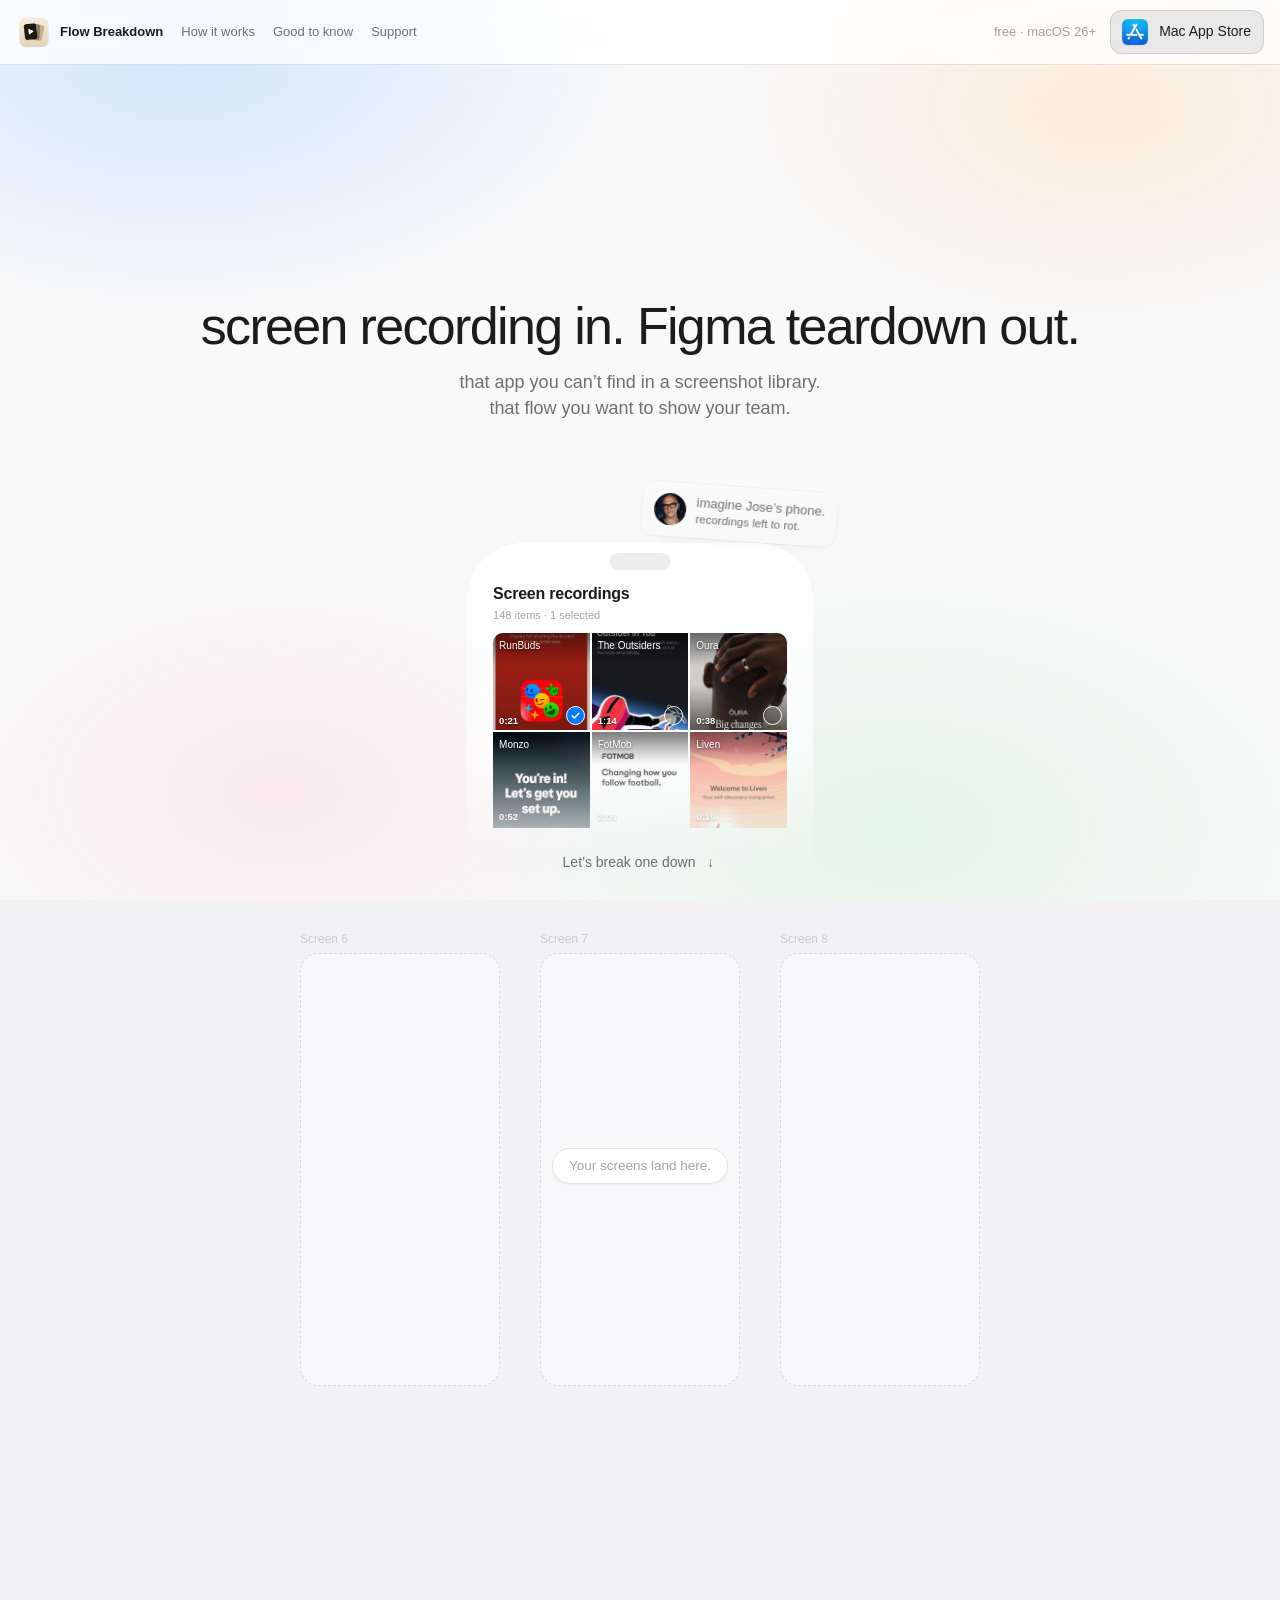
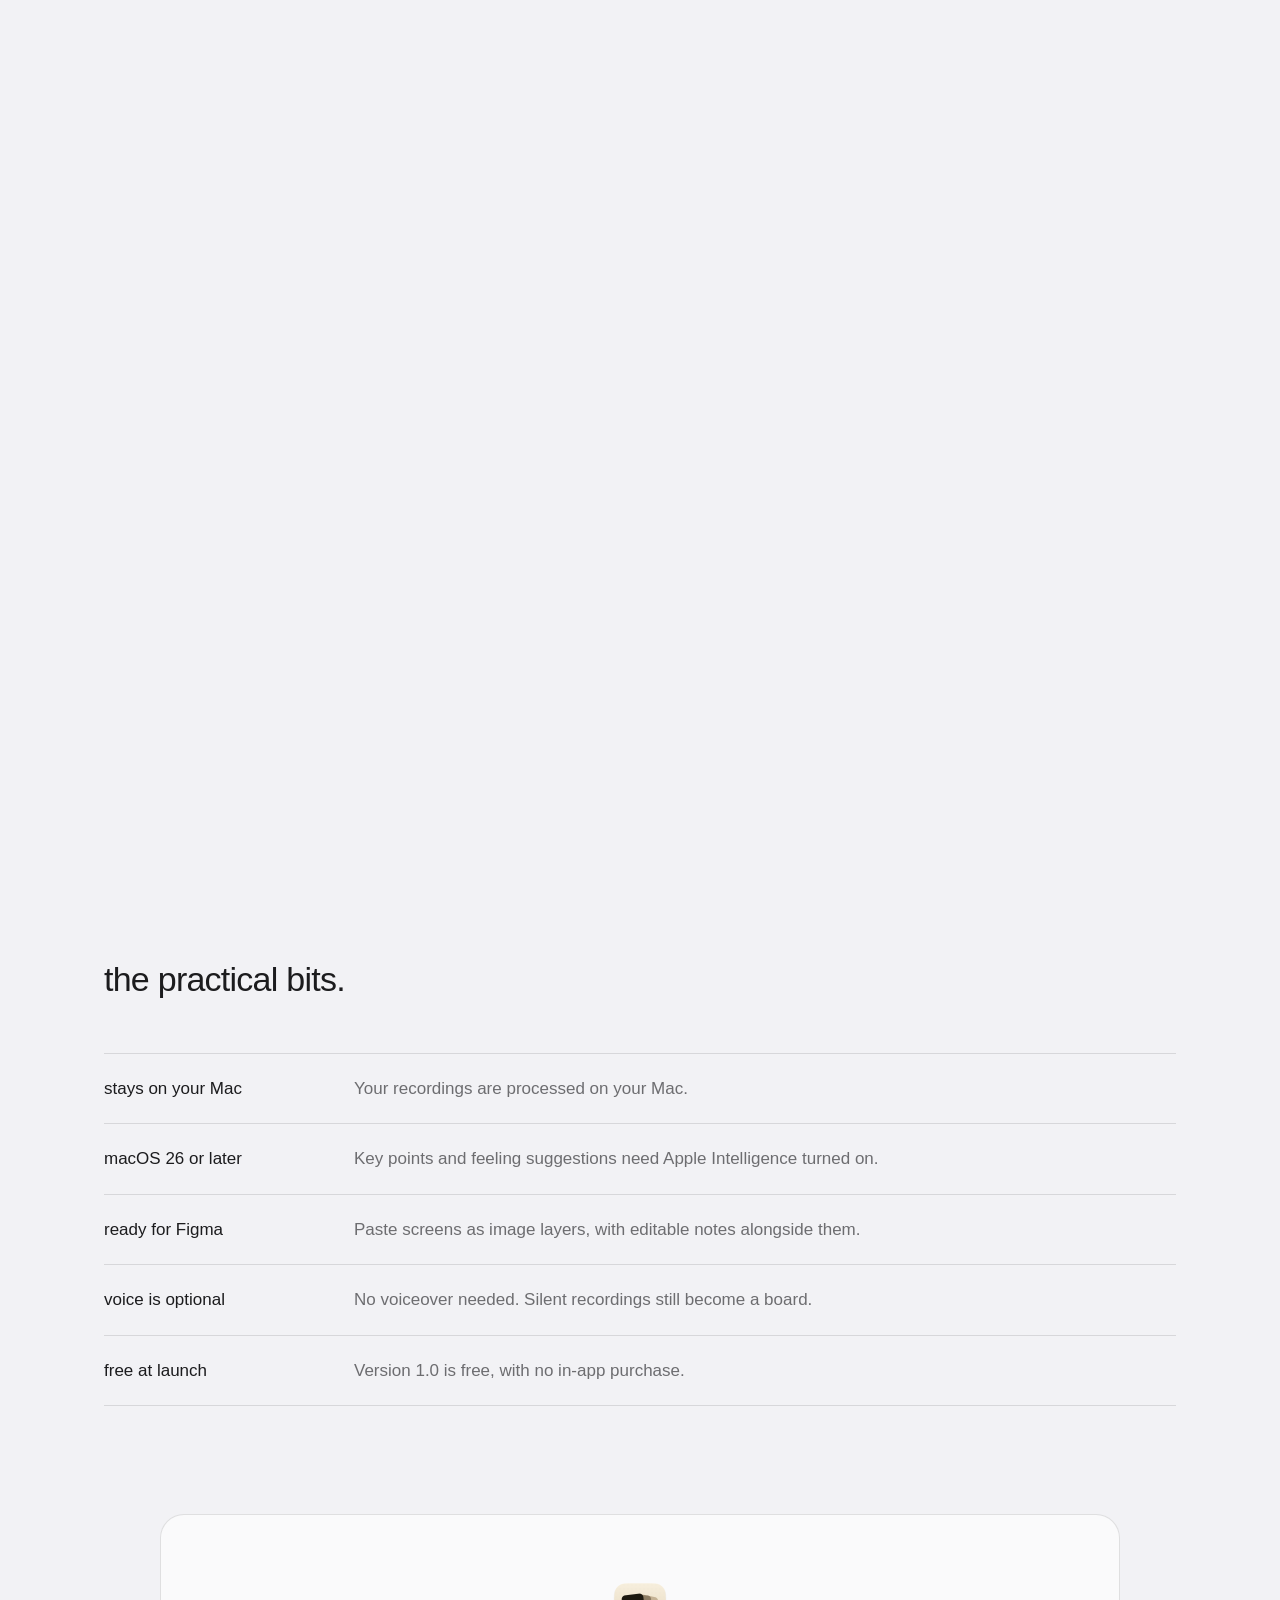
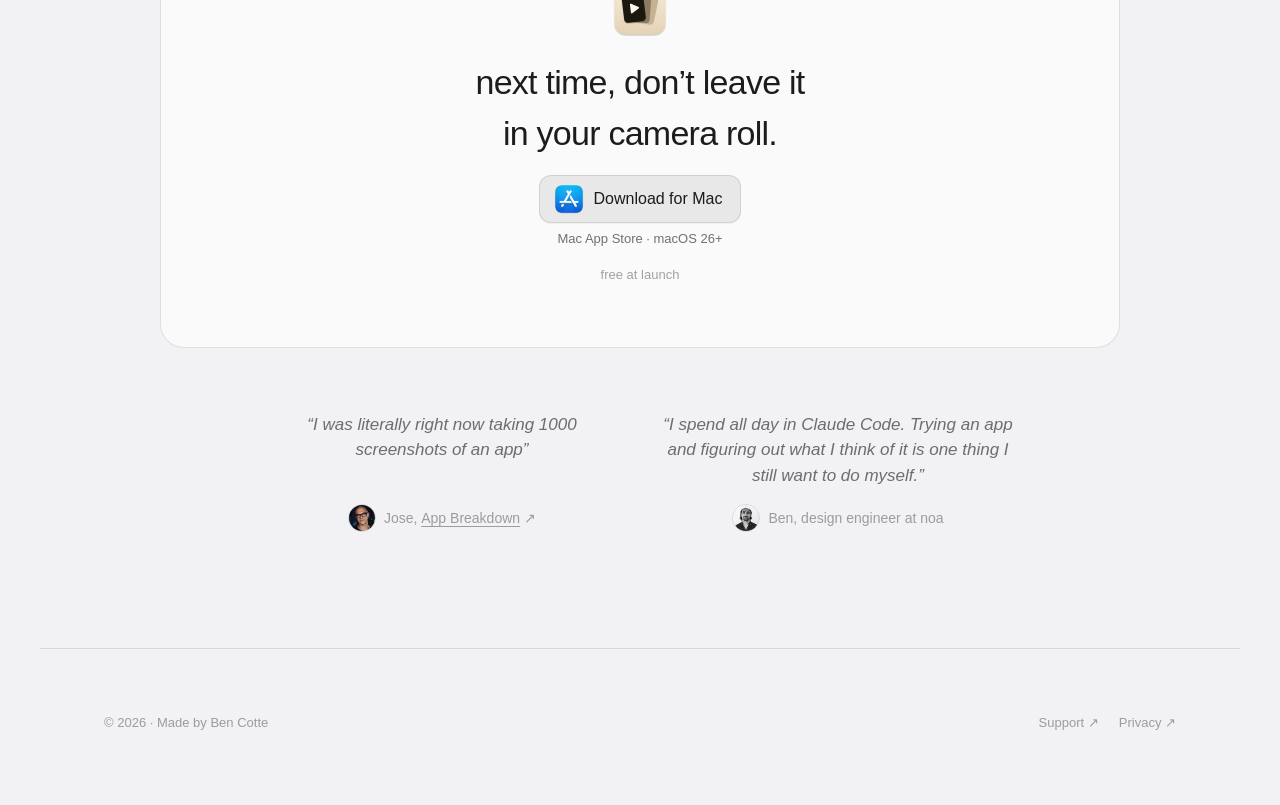
==== v2/index.html @ a6677cf4 "Replace Ben’s testimonial with his personal take on trying apps" ====
<!doctype html>
<html lang="en">
<head>
<meta charset="utf-8">
<meta name="viewport" content="width=device-width, initial-scale=1">
<title>Flow Breakdown — screen recording in. Figma teardown out.</title>
<meta name="description" content="Turn screen recordings into screens you can study, annotate, and share with your team in Figma. Talk while recording to add transcribed notes and an emotion map. A Mac app, free at launch.">
<meta name="theme-color" content="#F2F2F5">
<link rel="icon" href="assets/icon.png">
<link rel="stylesheet" href="styles.css?v=289227aaf66d">
</head>
<body>

<!-- The site nav as a Mac menu bar: honest, because it is a Mac app. -->
<header class="menubar">
  <nav class="menus">
    <img class="mark" src="assets/icon.png" alt="" width="36" height="36">
    <span class="app">Flow Breakdown</span>
    <a href="#zone">How it works</a>
    <a href="#get">Good to know</a>
    <a href="https://bencodev.github.io/flow-breakdown-site/support.html">Support</a>
  </nav>
  <div class="status">
    <span class="req">free · macOS 26+</span>
    <a class="store-button" href="https://apps.apple.com/us/app/flow-breakdown/id6813535098" data-download data-store-link aria-label="Mac App Store — download Flow Breakdown">
      <img class="store-icon" src="assets/app-store-icon.png" alt="" width="32" height="32">
      <span data-download-label>Mac App Store</span>
    </a>
  </div>
</header>

<main>

  <section class="hero">
    <div class="hero-opening">
      <div class="promise">
        <h1>screen recording in. Figma teardown out.</h1>
        <p class="hero-intro">that app you can’t find in a screenshot library.<br>that flow you want to show your team.</p>
      </div>

      <!-- Recording picker: all three choices feed the same scroll-driven extraction. -->
      <div class="zone" id="zone">
        <div class="pin" id="pin">
          <div class="extract" id="extract">

            <!-- The app's own onboarding bevel: EmptyStateView.bevel —
                 an oversized phone bevel cropped by the window. -->
            <div class="bevel" id="phone">
              <i class="island" aria-hidden="true"></i>
              <div class="library">
                <div class="libhdr">
                  <div>
                    <b>Screen recordings</b>
                    <span>148 items · 1 selected</span>
                  </div>
                </div>
                <div class="roll" id="roll">
                  <button class="cell pick" type="button" data-pick="0"
                          aria-pressed="true"
                          aria-label="Use the RunBuds recording">
                    <img src="assets/th_rb1.jpg" alt="" width="200" height="200"><span class="app-name">RunBuds</span>
                    <b>0:21</b>
                    <i class="mark" aria-hidden="true"></i>
                  </button>
                  <button class="cell pick" type="button" data-pick="1"
                          aria-pressed="false"
                          aria-label="Use the The Outsiders recording">
                    <img src="assets/th_outsiders.jpg" alt="" width="200" height="200"><span class="app-name">The Outsiders</span>
                    <b>1:14</b>
                    <i class="mark" aria-hidden="true"></i>
                  </button>
                  <button class="cell pick" type="button" data-pick="2"
                          aria-pressed="false"
                          aria-label="Use the Oura recording">
                    <img src="assets/th_oura.jpg" alt="" width="200" height="200"><span class="app-name">Oura</span>
                    <b>0:38</b>
                    <i class="mark" aria-hidden="true"></i>
                  </button>
                  <figure class="cell"><img src="assets/th_monzo.jpg" alt="" width="200" height="200"><span class="app-name">Monzo</span><b>0:52</b></figure>
                  <figure class="cell"><img src="assets/th_fotmob.jpg" alt="" width="200" height="200"><span class="app-name">FotMob</span><b>2:06</b></figure>
                  <figure class="cell"><img src="assets/th_liven.jpg" alt="" width="200" height="200"><span class="app-name">Liven</span><b>0:19</b></figure>
                </div>
              </div>
            </div>

            <aside class="whose" aria-label="Example camera roll">
              <div class="whose-body">
                <img src="assets/jose.jpg" alt="" width="32" height="32">
                <span class="whose-copy">
                  <b>imagine Jose’s phone.</b>
                  <span>recordings left to rot.</span>
                </span>
              </div>
            </aside>

            <button class="narrative-link" id="breakdown" type="button"><span class="narrative-label">Let’s break one down</span><span class="narrative-arrow" aria-hidden="true"><span class="narrative-arrow-wheel"><span class="narrative-arrow-face" style="--arrow-face:0">↓</span><span class="narrative-arrow-face" style="--arrow-face:1">↓</span><span class="narrative-arrow-face" style="--arrow-face:2">↓</span><span class="narrative-arrow-face" style="--arrow-face:3">↓</span><span class="narrative-arrow-face" style="--arrow-face:4">↓</span><span class="narrative-arrow-face" style="--arrow-face:5">↓</span><span class="narrative-arrow-face" style="--arrow-face:6">↓</span><span class="narrative-arrow-face" style="--arrow-face:7">↓</span><span class="narrative-arrow-face" style="--arrow-face:8">↓</span><span class="narrative-arrow-face" style="--arrow-face:9">↓</span><span class="narrative-arrow-face" style="--arrow-face:10">↓</span><span class="narrative-arrow-face" style="--arrow-face:11">↓</span></span></span></button>
          </div>
        </div>
      </div>
    </div>

    <!-- The story: the stage pins while scroll drives the beats — voice, feelings,
         canvas, copy-to-figma. Every overlay is opacity:0 in CSS, so the no-JS
         page (and reduced motion) is simply the clean finished board. -->
    <div class="storyzone" id="storyzone">
      <div class="stage" id="stage">
        <div class="glass" id="glass" aria-hidden="true"></div>

        <!-- The end state, in HTML. JS rewinds it to the phone and plays forward. -->
        <div class="board" id="board">
            <svg class="lane" id="lane" aria-hidden="true"><path id="lanePath"></path></svg>
            <p class="waiting" id="waiting" aria-hidden="true">Your screens land here.</p>
            <ol class="flow" id="flow">
              <li class="slot">
                <span class="chip kept" style="--offset:0"><svg class="face" viewBox="0 0 20 20" aria-hidden="true"><circle cx="10" cy="10" r="10" fill="#34C759" fill-opacity="0.16"/><path d="M6 11.2L14 11.2Q14 15.6 10 15.6Q6 15.6 6 11.2Z" fill="var(--delighted)"/><path d="M5.2 8.8Q6.7 6.6 8.2 8.8M11.8 8.8Q13.3 6.6 14.8 8.8" fill="none" stroke="var(--delighted)" stroke-width="1.3" stroke-linecap="round" stroke-linejoin="round"/></svg>Delighted</span>
                <span class="label">Screen 6</span>
                <div class="cardbox">
                  <div class="ghost" aria-hidden="true"></div>
                  <div class="card" data-rot="-6.2" data-dx="-9" data-dy="5">
                    <img src="assets/card1.jpg" srcset="assets/card1.jpg 1x, assets/card1@2x.jpg 2x" alt="RunBuds — Screen 6" width="400" height="866">
                  </div>
                </div>
                <p class="note"><b>Voice · 0:12</b><span>“Oh, nice. That’s pretty cool.”</span></p>
              </li>
              <li class="slot">
                <span class="chip sug" style="--offset:12"><svg class="face" viewBox="0 0 20 20" aria-hidden="true"><circle cx="10" cy="10" r="10" fill="#FFCC00" fill-opacity="0.16"/><ellipse cx="7.6" cy="9.2" rx="1.1" ry="1.35" fill="var(--confused)"/><ellipse cx="12.4" cy="9.2" rx="1.1" ry="1.35" fill="var(--confused)"/><path d="M11.2 6.1L14.6 5.1M6.6 14Q8.4 12.4 10 13.4Q11.6 14.4 13.4 12.8" fill="none" stroke="var(--confused)" stroke-width="1.3" stroke-linecap="round" stroke-linejoin="round"/></svg>Confused</span>
                <span class="label">Screen 7</span>
                <div class="cardbox">
                  <div class="ghost" aria-hidden="true"></div>
                  <div class="card" data-rot="5.1" data-dx="7" data-dy="-6">
                    <img src="assets/card2.jpg" srcset="assets/card2.jpg 1x, assets/card2@2x.jpg 2x" alt="RunBuds — Screen 7" width="400" height="866">
                  </div>
                </div>
                <p class="note"><b>Voice · 0:15</b><span>“I’m not sure what this is about.”</span></p>
              </li>
              <li class="slot">
                <span class="chip kept" style="--offset:8"><svg class="face" viewBox="0 0 20 20" aria-hidden="true"><circle cx="10" cy="10" r="10" fill="#AEAEB2" fill-opacity="0.16"/><ellipse cx="7.6" cy="8.8" rx="1.1" ry="1.35" fill="var(--meh)"/><ellipse cx="12.4" cy="8.8" rx="1.1" ry="1.35" fill="var(--meh)"/><path d="M6.8 13.4L13.2 13.4" fill="none" stroke="var(--meh)" stroke-width="1.3" stroke-linecap="round" stroke-linejoin="round"/></svg>Meh</span>
                <span class="label">Screen 8</span>
                <div class="cardbox">
                  <div class="ghost" aria-hidden="true"></div>
                  <div class="card" data-rot="-2.8" data-dx="2" data-dy="8">
                    <img src="assets/card3.jpg" srcset="assets/card3.jpg 1x, assets/card3@2x.jpg 2x" alt="RunBuds — Screen 8" width="400" height="866">
                  </div>
                </div>
                <p class="note"><b>Voice · 0:17</b><span>“Okay, last step.”</span></p>
              </li>
            </ol>
          </div>

        <!-- beat 2 · voice -->
        <div class="focus" id="focus" aria-hidden="true">
          <b id="focusTime">Voice · 0:15</b>
          <q id="focusQuote">I’m not sure what this is about.</q>
          <svg class="wave" viewBox="0 0 216 32" aria-hidden="true"></svg>
        </div>

        <!-- beat 4 · annotations -->
        <i class="ring" id="ring" aria-hidden="true"></i>
        <svg class="arrow" id="arrow" viewBox="0 0 130 90" aria-hidden="true">
          <path d="M118 8 C 92 30, 50 34, 18 62 M30 52 L14 66 L34 70"
                fill="none" stroke-linecap="round" stroke-linejoin="round"/>
        </svg>
        <span class="scribble" id="scribble" aria-hidden="true">second confirm?</span>

        <!-- beat 5 · everything selected -->
        <div class="marquee" id="marquee" aria-hidden="true"><i></i><i></i><i></i><i></i></div>

        <div class="storyfoot">
          <p class="cap scap" data-beat="0">drop in a recording. get the flow, screen by screen.</p>
          <p class="cap scap" data-beat="1">your words, next to the right screen.</p>
          <p class="cap scap" data-beat="2">your reactions, mapped across the flow.</p>
          <p class="cap scap" data-beat="3">move things around. circle something. leave a thought.</p>
          <p class="cap scap" data-beat="4"><span class="copy-caption-desktop">one board to talk through with your team.</span><span class="copy-caption-mobile">now your turn.<br>get Flow Breakdown for Mac.</span></p>
          <button class="narrative-link story-next" id="story-next" type="button" hidden><span class="narrative-label" id="story-next-label">Talked while recording?</span><span class="narrative-arrow" aria-hidden="true"><span class="narrative-arrow-wheel"><span class="narrative-arrow-face" style="--arrow-face:0">↓</span><span class="narrative-arrow-face" style="--arrow-face:1">↓</span><span class="narrative-arrow-face" style="--arrow-face:2">↓</span><span class="narrative-arrow-face" style="--arrow-face:3">↓</span><span class="narrative-arrow-face" style="--arrow-face:4">↓</span><span class="narrative-arrow-face" style="--arrow-face:5">↓</span><span class="narrative-arrow-face" style="--arrow-face:6">↓</span><span class="narrative-arrow-face" style="--arrow-face:7">↓</span><span class="narrative-arrow-face" style="--arrow-face:8">↓</span><span class="narrative-arrow-face" style="--arrow-face:9">↓</span><span class="narrative-arrow-face" style="--arrow-face:10">↓</span><span class="narrative-arrow-face" style="--arrow-face:11">↓</span></span></span></button>
          <a class="store-button ctafig" id="ctafig" href="#download"><img class="store-icon" src="assets/figma-icon.png" alt="" width="34" height="34"><span id="ctalabel">Copy this example to Figma</span></a>
          <p class="cap copy-feedback" id="copy-feedback" role="status" hidden></p>
          <section class="post-copy" id="post-copy" aria-labelledby="your-turn" hidden>
            <p class="copy-confirmation" id="copy-confirmation" role="status"></p>
            <h2 id="your-turn" tabindex="-1">now your turn.</h2>
            <p class="your-recording">try it with your own recording.</p>
            <a class="store-button download-cta" href="https://apps.apple.com/us/app/flow-breakdown/id6813535098" data-download aria-label="Download for Mac — get Flow Breakdown on the Mac App Store">
              <img class="store-icon" src="assets/app-store-icon.png" alt="" width="30" height="30">
              <span data-download-label>Download for Mac</span>
            </a>
          </section>
          <div class="mates" aria-hidden="true">
            <span class="mate m1"><span class="p"><svg viewBox="0 0 14 16"><path d="M1 1l4.2 13 2.1-5.6L13 6.3Z"/></svg><i>Mia</i></span></span>
            <span class="mate m2"><span class="p"><svg viewBox="0 0 14 16"><path d="M1 1l4.2 13 2.1-5.6L13 6.3Z"/></svg><i>Sam</i></span></span>
            <span class="mate m3"><span class="p"><svg viewBox="0 0 14 16"><path d="M1 1l4.2 13 2.1-5.6L13 6.3Z"/></svg><i>Leo</i></span></span>
          </div>
        </div>
      </div>
    </div>
  </section>

  <section class="band" id="get">
    <h2>the practical bits.</h2>
    <dl class="details">
      <div><dt>stays on your Mac</dt><dd>Your recordings are processed on your Mac.</dd></div>
      <div><dt>macOS 26 or later</dt><dd>Key points and feeling suggestions need Apple Intelligence turned on.</dd></div>
      <div><dt>ready for Figma</dt><dd>Paste screens as image layers, with editable notes alongside them.</dd></div>
      <div><dt>voice is optional</dt><dd>No voiceover needed. Silent recordings still become a board.</dd></div>
      <div><dt>free at launch</dt><dd>Version 1.0 is free, with no in-app purchase.</dd></div>
    </dl>
  </section>

  <section class="band close" id="download">
    <div class="cta">
      <img src="assets/icon.png" alt="" width="64" height="64">
      <h2>next time, don’t leave it<br>in your camera roll.</h2>
      <div class="store-download">
        <a class="store-button download-cta" href="https://apps.apple.com/us/app/flow-breakdown/id6813535098" data-download aria-label="Download for Mac — get Flow Breakdown on the Mac App Store">
          <img class="store-icon" src="assets/app-store-icon.png" alt="" width="34" height="34">
          <span data-download-label>Download for Mac</span>
        </a>
        <p class="store-note">Mac App Store · macOS 26+</p>
      </div>
      <p class="fine">free at launch</p>
    </div>
    <div class="testimonials">
      <figure class="makernote">
        <blockquote>“I was literally right now taking 1000 screenshots of an app”</blockquote>
        <figcaption><img class="quote-avatar" src="assets/jose.jpg" alt="" width="28" height="28" loading="lazy"><span>Jose, <a class="quote-source" href="https://www.youtube.com/@appbreakdownshow" rel="noopener"><span>App Breakdown</span><span aria-hidden="true">↗</span></a></span></figcaption>
      </figure>
      <figure class="makernote">
        <blockquote>“I spend all day in Claude Code. Trying an app and figuring out what I think of it is one thing I still want to do myself.”</blockquote>
        <figcaption><img class="quote-avatar" src="assets/ben-x.jpg" alt="" width="28" height="28" loading="lazy"><span>Ben, design engineer at noa</span></figcaption>
      </figure>
    </div>
  </section>

</main>

<footer>
  <span>© 2026 · Made by Ben Cotte</span>
  <nav>
    <a href="https://bencodev.github.io/flow-breakdown-site/support.html">Support ↗</a>
    <a href="https://bencodev.github.io/flow-breakdown-site/privacy.html">Privacy ↗</a>
  </nav>
</footer>

<dialog class="download-dialog" id="download-dialog" aria-labelledby="download-title" aria-describedby="download-description">
  <div class="download-bar">
    <span>Get Flow Breakdown</span>
    <button type="button" class="download-close" aria-label="Close download dialog" autofocus>×</button>
  </div>
  <div class="download-body">
    <img src="assets/icon.png" alt="" width="48" height="48">
    <h2 id="download-title">Get Flow Breakdown</h2>
    <p id="download-description">It’s a Mac app. Email yourself a link for when you’re back at your desk.</p>
    <form id="download-email-form">
      <label for="download-email">Your email</label>
      <input id="download-email" name="email" type="email" placeholder="you@example.com" autocomplete="email" autocapitalize="off" spellcheck="false" required>
      <button class="btn" type="submit" id="download-send">Open email draft</button>
      <p class="download-help" id="download-help">Opens your email app with the link ready to send to yourself.</p>
    </form>
    <p class="download-feedback" id="download-feedback" role="status" aria-live="polite"></p>
  </div>
</dialog>
<script src="download.js?v=ec5cf0ee1be8"></script>
<script src="app.js?v=2d5b05ae2d62"></script>
</body>
</html>
---- v2/styles.css ----
/* Flow Breakdown — landing v2
   Tokens are the app's own Glass kit values. Keep them in sync with
   macos/Sources/FlowBreakdown/Model/CanvasTypes.swift and the Figma kit. */

:root{
  --canvas:#F2F2F5;
  --surface:#FFFFFF;
  --ink:#1C1C1E;
  --ink-2:rgba(28,28,30,.62);
  --ink-3:rgba(28,28,30,.40);
  --line:rgba(28,28,30,.12);
  --dot:rgba(28,28,30,.16);          /* canvas/dot */
  --accent:#007AFF;                  /* accent/default */
  --lane:#8E8E93;                    /* Feelings.laneLineColor */
  --delighted:#34C759;
  --confused:#A8820A;                /* Feelings.meta ink, darkened for 20pt legibility */
  --meh:#7C7C80;
  --warn:#FF9500;
  --card-shadow:0 8px 22px rgba(0,0,0,.12);   /* SwiftUI radius:11 is a sigma; CSS blur ≈ 2× */
  --sans:-apple-system,"SF Pro Text","SF Pro Display","Helvetica Neue",Helvetica,Arial,sans-serif;
  --mono:ui-monospace,"SF Mono",Menlo,monospace;
  --round:ui-rounded,"SF Pro Rounded","SF Compact Rounded",var(--sans);

  --header-height:65px;
  --story-header-gap:clamp(24px,4svh,40px);
  --story-min-top:calc(var(--header-height) + var(--story-header-gap) + 24px);
  --story-footer-height:200px;
  --card-max:200px;          /* Figma: 200 × 433 */
  --card-ratio:2.165;        /* 433/200 — the ratio every card asset is cut to */
  /* Keep the canvas's 24px overhang clear of the menu, then fit the assets.
     114px covers labels/notes; the footer includes the complete copy follow-up. */
  --card-w:clamp(104px,calc((100svh - var(--story-min-top) - 114px - var(--story-footer-height) - 18px) / var(--card-ratio)),var(--card-max));
  --card-h:calc(var(--card-w) * var(--card-ratio));
  --gap:40px;
  --pad:clamp(20px,5vw,120px);
  --milk:rgba(255,255,255,.5);       /* the frost sheet's own body */
}

@media (prefers-color-scheme:dark){
  :root:not([data-theme="light"]){
    --canvas:#161618; --surface:#212124; --ink:#F2F2F5;
    --ink-2:rgba(242,242,245,.62); --ink-3:rgba(242,242,245,.38);
    --line:rgba(242,242,245,.14); --dot:rgba(242,242,245,.14);
    --accent:#0A84FF; --lane:#98989E; --confused:#E0B341; --meh:#9B9BA0;
    --card-shadow:0 10px 26px rgba(0,0,0,.5);
    --milk:rgba(20,20,23,.55);
  }
}
:root[data-theme="dark"]{
  --canvas:#161618; --surface:#212124; --ink:#F2F2F5;
  --ink-2:rgba(242,242,245,.62); --ink-3:rgba(242,242,245,.38);
  --line:rgba(242,242,245,.14); --dot:rgba(242,242,245,.14);
  --accent:#0A84FF; --lane:#98989E; --confused:#E0B341; --meh:#9B9BA0;
  --card-shadow:0 10px 26px rgba(0,0,0,.5);
  --milk:rgba(20,20,23,.55);
}

*{box-sizing:border-box;margin:0;padding:0}
html{scroll-behavior:smooth}
html,body{overflow-x:clip}   /* the screen strip runs past the viewport */

/* Soft colour and a milk tint form a static background. A viewport-sized live
   backdrop blur forced the browser to recompose it alongside every scroll frame.
   Keep real backdrop blur local to the menu and small credit card. */
body{
  isolation:isolate;
  background:var(--canvas);
  color:var(--ink);
  font-family:var(--sans);
  -webkit-font-smoothing:antialiased;
  line-height:1.5;
}
body::before{
  content:"";position:fixed;inset:0;z-index:-1;pointer-events:none;
  background:
    linear-gradient(var(--milk),var(--milk)),
    radial-gradient(52% 42% at 14% 6%,  rgba(0,122,255,.32), transparent 68%),
    radial-gradient(44% 38% at 86% 12%, rgba(255,149,0,.26), transparent 66%),
    radial-gradient(50% 42% at 70% 92%, rgba(52,199,89,.22), transparent 66%),
    radial-gradient(40% 36% at 22% 88%, rgba(255,45,85,.14), transparent 66%);
}
img{max-width:100%;display:block}
a{color:inherit}
button,a{touch-action:manipulation}
:focus-visible{outline:2px solid var(--accent);outline-offset:3px;border-radius:4px}
[id]{scroll-margin-top:76px}   /* anchors clear the sticky menu bar */

/* ── menu bar ───────────────────────────────── */
.menubar{
  position:sticky;top:0;z-index:60;
  display:flex;align-items:center;justify-content:space-between;gap:16px;
  min-height:var(--header-height);padding:10px 16px;
  background:color-mix(in srgb,var(--surface) 78%,transparent);
  backdrop-filter:saturate(180%) blur(20px);
  -webkit-backdrop-filter:saturate(180%) blur(20px);
  border-bottom:1px solid var(--line);
  font-size:13px;
}
.menus{display:flex;align-items:center;gap:18px;min-width:0}
.menus .mark{width:36px;height:36px;max-width:none;object-fit:contain;flex:none;margin-right:-10px}
.menus .app{font-weight:600;white-space:nowrap}
.menus a{color:var(--ink-2);text-decoration:none}
.status{display:flex;align-items:center;gap:14px;white-space:nowrap}
.status .req{color:var(--ink-3)}
.store-button{display:inline-flex;align-items:center;justify-content:center;gap:8px;
  min-height:44px;padding:5px 12px 5px 8px;flex:none;white-space:nowrap;
  border:1px solid var(--line);border-radius:12px;text-decoration:none;
  background:color-mix(in srgb,var(--ink) 10%,var(--surface));color:var(--ink);
  font:inherit;font-size:14px;font-weight:500;line-height:1.25;cursor:pointer;
  box-shadow:0 1px 1px rgba(0,0,0,.04)}
.store-button .store-icon{width:32px;height:32px;max-width:none;flex:none}
.store-button:active{background:color-mix(in srgb,var(--ink) 18%,var(--surface));transform:scale(.98)}
@media (hover:hover) and (pointer:fine){
  .store-button:hover{background:color-mix(in srgb,var(--ink) 15%,var(--surface));border-color:color-mix(in srgb,var(--ink) 22%,transparent)}
}
@media (prefers-reduced-motion:no-preference){
  .store-button{transition:background-color .16s ease,border-color .16s ease,transform .16s ease}
}
@media (max-width:900px){.status .req{display:none}}
@media (max-width:640px){
  .menus{gap:10px}
  .menus .mark{width:32px;height:32px;margin-right:0}
  .menus a{display:none}
}
@media (max-width:380px){
  .menubar{padding-inline:10px;gap:8px}
  .menus{gap:6px}
  .menus .app{font-size:12px}
  .menubar .store-button{font-size:12px}
  .menubar .store-icon{width:28px;height:28px}
}

/* ── shared ───────────────────────────────── */
.btn{
  display:inline-block;border:0;cursor:pointer;
  font:inherit;font-size:16px;font-weight:500;
  color:#fff;background:var(--accent);
  min-height:44px;padding:13px 24px;border-radius:10px;text-decoration:none;
}
.btn:active{transform:scale(.97)}
.download-cta{min-height:48px;padding:6px 18px 6px 12px;font-size:16px}
.download-cta .store-icon{width:34px;height:34px}
.store-download{display:flex;flex-direction:column;align-items:center;gap:6px}
.store-note{font-size:13px;color:var(--ink-2);line-height:20px}
/* Continuations read as the next sentence, with a comfortable invisible target. */
.narrative-link{display:inline-flex;align-items:center;justify-content:center;gap:8px;
  min-height:44px;padding:10px 12px;border:0;background:none;color:var(--ink-2);
  font:inherit;font-size:14px;font-weight:400;cursor:pointer;text-decoration:none}
.narrative-link[hidden]{display:none}
.narrative-arrow{--arrow-radius:2.6em;position:relative;display:block;flex:none;width:1em;height:1.4em;
  color:var(--ink-2);text-decoration:none;overflow:hidden;perspective:400px}
.narrative-arrow-wheel{position:absolute;inset:0;transform-style:preserve-3d;
  transform:translateZ(calc(-1 * var(--arrow-radius))) rotateX(0deg)}
.narrative-arrow-face{position:absolute;inset:0;display:grid;place-items:center;
  line-height:1;backface-visibility:hidden;-webkit-backface-visibility:hidden;
  transform:rotateX(calc(var(--arrow-face) * 30deg)) translateZ(var(--arrow-radius))}
@media (hover:hover) and (pointer:fine){
  .narrative-link:hover{color:var(--ink)}
  .narrative-link:hover > .narrative-label{text-decoration:underline;text-underline-offset:4px}
}
@media (prefers-reduced-motion:no-preference){
  .narrative-link.arrow-visible .narrative-arrow-wheel{
    animation:narrative-arrow-roll 1.2s cubic-bezier(.65,0,.35,1) infinite}
  /* Twelve identical faces make each 30-degree reset visually seamless. */
  @keyframes narrative-arrow-roll{
    from{transform:translateZ(calc(-1 * var(--arrow-radius))) rotateX(0deg)}
    to{transform:translateZ(calc(-1 * var(--arrow-radius))) rotateX(-30deg)}
  }
}
.fine{font-size:13px;color:var(--ink-3)}
.lede{color:var(--ink-2);max-width:62ch}
h1,h2,h3{text-wrap:balance;letter-spacing:-.02em;font-weight:500}

/* ── hero ───────────────────────────────── */
.hero-opening{
  display:flex;flex-direction:column;
  min-height:calc(100svh - var(--header-height));
  padding-top:clamp(52px,calc(100svh - 680px),148px);
  padding-bottom:16px;
}
.promise{display:flex;flex:1;flex-direction:column;align-items:center;justify-content:center;gap:15px;text-align:center;width:100%;
  max-width:1200px;margin:0 auto;padding:0 var(--pad)}
h1{font-size:clamp(32px,4.4vw,52px);line-height:1.08;letter-spacing:-.032em;font-weight:500}
.hero-intro{max-width:48ch;color:var(--ink-2);font-size:clamp(16px,1.5vw,18px);
  line-height:1.45;text-wrap:balance}

/* The promise takes the remaining opening space, seating the phone and its
   invitation at the bottom of the viewport without absolute positioning. */
.zone{
  position:relative;flex:none;margin-top:clamp(24px,4svh,40px);
  display:flex;flex-direction:column;justify-content:center;
}
.pin{display:flex;justify-content:center}
@media (max-width:720px){
  .hero-opening{padding-top:clamp(44px,8svh,72px)}
  .zone{margin-top:36px}
}
@media (max-width:720px) and (max-height:700px){
  .hero-opening{padding-top:28px}
}
@media (max-width:360px) and (max-height:700px){
  .hero-intro{font-size:15px}
}
@media (max-height:700px){
  /* The copy needs clear space above the card when there is little flex room. */
  .zone{margin-top:70px}
}

/* ── the story: a sticky stage inside a tall zone.
   During the flight the stage is still in flow (deltas to the phone hold);
   it pins at --stagetop and the remaining slack drives beats 2–5. ── */
.storyzone{position:relative}
.armed .storyzone::after{content:"";display:block;height:2400px}
.stage{
  /* Reserve the follow-up before copying, so success never moves the canvas.
     The top clearance is a floor: fitting the footer must never override it. */
  --stage-height:calc(var(--card-h) + 114px + var(--story-footer-height));
  --stagetop:max(var(--story-min-top), calc((100svh - var(--stage-height)) / 2 + 48px));
  position:sticky;top:var(--stagetop);
  max-width:1200px;margin:0 auto;padding:0 var(--pad);
}
.storyfoot{position:relative;height:var(--story-footer-height);margin-top:14px}
.scap{
  position:absolute;left:50%;top:46px;translate:-50% 0;width:min(52ch,100%);white-space:normal;
  opacity:0;margin:0;
}
.scap[data-beat="0"]{opacity:1}                 /* no-JS: the plain caption */
.copy-caption-mobile{display:none}
@media (hover:none) and (pointer:coarse){
  .copy-caption-desktop{display:none}
  .copy-caption-mobile{display:block}
  .storyfoot .ctafig{top:108px}
}
.story-next{position:absolute;left:50%;top:80px;translate:-50% 0;white-space:nowrap}
.ctafig{position:absolute;left:50%;top:80px;translate:-50% 0;
  opacity:0;visibility:hidden;pointer-events:none;font-size:15px;
  min-width:264px;max-width:100%;min-height:48px;padding:6px 18px 6px 12px}
.ctafig .store-icon{width:34px;height:34px}
.ctafig[aria-busy="true"]{cursor:progress}
.copy-feedback{position:absolute;top:46px;left:50%;translate:-50% 0;width:min(52ch,100%)}
.post-copy{position:absolute;top:46px;left:50%;translate:-50% 0;width:min(440px,100%);
  display:flex;flex-direction:column;align-items:center;gap:8px;text-align:center}
.post-copy[hidden],.copy-feedback[hidden]{display:none}
.copy-confirmation{font-size:13.5px;line-height:20px;color:var(--ink-2);text-wrap:balance}
.post-copy h2{font-size:22px;line-height:1.2}
.your-recording{font-size:14px;line-height:20px;color:var(--ink-2)}
.post-copy .download-cta{font-size:15px;padding:6px 16px 6px 10px;min-height:44px}
.post-copy .store-icon{width:30px;height:30px}
.post-copy:not([hidden]) ~ .mates{display:none}
@media (max-width:720px){
  .story-next,.ctafig{top:100px}
  .storyfoot .mates{display:none}
}
@media (prefers-reduced-motion:no-preference){
  .post-copy:not([hidden]){animation:post-copy-appear 180ms ease-out}
  @keyframes post-copy-appear{from{opacity:0;transform:translateY(4px)}to{opacity:1;transform:translateY(0)}}
}

/* teammates' cursors — they are waiting for the paste */
.mates{position:absolute;inset:0;pointer-events:none}
.mate{position:absolute;opacity:0;transition:opacity .28s ease,transform .38s cubic-bezier(.2,.75,.25,1)}
.mate .p{display:inline-flex;align-items:flex-start;gap:2px;animation:idle 3.6s ease-in-out infinite alternate}
.mate svg{width:14px;height:16px}
.mate i{font-style:normal;font-size:11px;font-weight:500;color:#fff;
  padding:2px 7px;border-radius:4px 10px 10px 10px;margin-top:10px;line-height:1.4}
.mate.m1{left:calc(50% - 194px);top:80px;transform:translate(-18px,-12px)}
.mate.m2{left:calc(50% + 146px);top:76px;transform:translate(20px,-10px)}
.mate.m3{left:calc(50% + 96px);top:138px;transform:translate(16px,14px)}
.mate.m1 svg{fill:#7B61FF}.mate.m1 i{background:#7B61FF}
.mate.m2 svg{fill:#0FA958}.mate.m2 i{background:#0FA958}
.mate.m3 svg{fill:#FF8577}.mate.m3 i{background:#FF8577}
.mate.m2 .p{animation-delay:-1.2s}
.mate.m3 .p{animation-delay:-2.3s}
@keyframes idle{
  from{transform:translate(0,0)}
  33%{transform:translate(2.5px,-2px)}
  66%{transform:translate(-2px,1.5px)}
  to{transform:translate(1.5px,2.5px)}
}
@media (hover:hover) and (pointer:fine){
  .ctafig:hover ~ .mates .mate,.ctafig:focus-visible ~ .mates .mate{opacity:1;transform:translate(0,0)}
}

/* the CANVAS container, arriving at beat 4 — the app's own surface:
   cream with the dot grid, lifted off the glass page by an ambient shadow. */
.glass{
  position:absolute;left:50%;top:-24px;translate:-50% 0;
  width:min(820px,96%);height:calc(100% - var(--story-footer-height) + 34px);
  border-radius:30px;
  background-color:var(--canvas);
  background-image:radial-gradient(var(--dot) 1px,transparent 1px);
  background-size:20px 20px;
  box-shadow:
    inset 0 1px 0 rgba(255,255,255,.8),
    0 0 0 1px rgba(0,0,0,.07),
    0 24px 60px -12px rgba(0,0,0,.18);
  opacity:0;pointer-events:none;
}
:root:not([data-theme="light"]) .glass,:root[data-theme="dark"] .glass{
  box-shadow:
    inset 0 1px 0 rgba(255,255,255,.08),
    0 0 0 1px rgba(0,0,0,.35),
    0 24px 60px -12px rgba(0,0,0,.5);
}

/* beat 2 · the audio focus card */
.focus{
  position:absolute;left:50%;top:190px;translate:-50% 0;z-index:6;
  width:min(480px,92%);padding:16px 20px 18px;border-radius:14px;
  background:var(--surface);border:1px solid var(--line);
  box-shadow:0 10px 28px rgba(0,0,0,.14);
  opacity:0;pointer-events:none;
}
.focus b{display:block;font-size:10px;font-weight:600;color:var(--warn);letter-spacing:.04em}
.focus q{quotes:"“" "”";display:block;font-size:20px;line-height:1.3;margin-top:4px}
.focus .wave{display:block;width:216px;height:32px;margin-top:12px}

/* beat 4 · annotations */
.ring{
  position:absolute;left:calc(50% + var(--card-w) * .475 + var(--gap) + 28px);
  top:calc(var(--card-h) * .92 + 74px);z-index:7;
  width:calc(var(--card-w) * .8);height:calc(var(--card-w) * .23);
  border:3px solid var(--warn);border-radius:50%;
  rotate:-2deg;opacity:0;pointer-events:none;
}
.arrow{position:absolute;left:calc(50% + var(--card-w) + var(--gap) + 28px);top:94px;z-index:7;
  width:120px;height:calc(var(--card-h) * .762);overflow:visible;opacity:0;pointer-events:none}
.arrow path{stroke:var(--warn);stroke-width:3;vector-effect:non-scaling-stroke}
.scribble{
  position:absolute;left:calc(50% + var(--card-w) + var(--gap));top:56px;z-index:7;
  font-family:var(--round);font-size:16px;color:var(--warn);rotate:-3deg;
  white-space:nowrap;opacity:0;pointer-events:none;
}

/* beat 5 · everything selected */
.marquee{
  position:absolute;left:50%;top:-12px;translate:-50% 0;z-index:8;
  width:min(860px,98%);height:calc(100% - var(--story-footer-height) + 26px);
  border:2px solid #0D99FF;opacity:0;pointer-events:none;
}
.marquee i{position:absolute;width:8px;height:8px;background:#fff;border:1px solid #0D99FF}
.marquee i:nth-child(1){left:-5px;top:-5px}
.marquee i:nth-child(2){right:-5px;top:-5px}
.marquee i:nth-child(3){left:-5px;bottom:-5px}
.marquee i:nth-child(4){right:-5px;bottom:-5px}

/* while the canvas beat is live, the layers are really grabbable */
.canvasmode .card{cursor:grab;touch-action:none}
.canvasmode .card:active{cursor:grabbing}
.extract{
  position:relative;
  display:flex;flex-direction:column;align-items:center;gap:clamp(12px,1.6vh,18px);
  width:100%;max-width:1200px;margin:0 auto;padding:0 var(--pad);
}
.cap{font-size:13.5px;color:var(--ink-3);text-align:center;max-width:52ch}
/* Read the narrative before the quieter invitation underneath it. */
.cap.scap{font-size:16px;line-height:1.5;color:var(--ink);text-wrap:balance}

/* A small story annotation sits across the phone's upper-right rim.
   Outside the bevel, its text and the phone's notch stay clear. */
.whose{
  position:absolute;z-index:2;top:-56px;
  right:max(20px,calc(50% - clamp(140px,13.5vw,190px) - 24px));
  rotate:4deg;
  font-family:var(--round);border-radius:14px;
  background:linear-gradient(155deg,
    color-mix(in srgb,var(--surface) 38%,transparent),
    color-mix(in srgb,var(--surface) 20%,transparent));
  backdrop-filter:blur(24px) saturate(150%);
  -webkit-backdrop-filter:blur(24px) saturate(150%);
  box-shadow:inset 0 1px 0 rgba(255,255,255,.5),
    0 0 0 1px color-mix(in srgb,var(--ink) 3%,transparent),
    0 4px 16px -10px rgba(0,0,0,.14);
}
/* Fine, static grain gives the small glass surface a frosted texture. */
.whose::before{content:"";position:absolute;inset:0;border-radius:inherit;
  pointer-events:none;opacity:.05;
  background-image:url("data:image/svg+xml,%3Csvg xmlns='http://www.w3.org/2000/svg' width='128' height='128'%3E%3Cfilter id='grain'%3E%3CfeTurbulence type='fractalNoise' baseFrequency='.8' numOctaves='3' stitchTiles='stitch'/%3E%3CfeColorMatrix type='saturate' values='0'/%3E%3C/filter%3E%3Crect width='100%25' height='100%25' filter='url(%23grain)'/%3E%3C/svg%3E")}
#breakdown{margin-top:-42px;position:relative;z-index:3}
.whose-body{position:relative;display:flex;align-items:center;gap:10px;
  min-height:54px;padding:10px 12px;border-radius:inherit;
  font-size:11.5px;font-weight:500;line-height:1.38;
  color:var(--ink-2);white-space:nowrap}
.whose img{width:32px;height:32px;border-radius:50%;object-fit:cover;flex:none}
.whose-copy{display:flex;flex-direction:column}
.whose b{font-size:13px;font-weight:400;color:var(--ink-2)}
@media (hover:hover) and (pointer:fine){
  .menus a:hover{color:var(--ink)}
  .btn:hover{filter:brightness(1.06)}
}

/* The app's onboarding bevel — EmptyStateView.bevel.
   A white wash, a white inner line, a lit top rim and a faint dark outer line.
   Oversized and cropped, exactly as the app crops it against the window. */
.bevel{
  --bw:clamp(280px,27vw,380px);
  position:relative;z-index:1;
  width:var(--bw);
  height:calc(var(--bw) * 0.94);                 /* selectable row + a decorative row in the fade */
  border-radius:calc(var(--bw) * 0.157) calc(var(--bw) * 0.157) 0 0;  /* 107/680; the bottom dissolves, so no corners there */
  background:linear-gradient(to bottom,
    color-mix(in srgb,var(--surface) 92%,transparent),
    color-mix(in srgb,var(--surface) 62%,transparent));
  box-shadow:
    inset 0 0 0 1px rgba(255,255,255,.55),
    inset 0 1.5px 0 rgba(255,255,255,.9),
    0 0 0 1px rgba(0,0,0,.05);
  -webkit-mask-image:linear-gradient(to bottom,#000 0,#000 60%,transparent 100%);
  mask-image:linear-gradient(to bottom,#000 0,#000 60%,transparent 100%);
}
:root:not([data-theme="light"]) .bevel,
:root[data-theme="dark"] .bevel{
  background:linear-gradient(to bottom,
    color-mix(in srgb,var(--surface) 88%,transparent),
    color-mix(in srgb,var(--surface) 55%,transparent));
  box-shadow:
    inset 0 0 0 1px rgba(255,255,255,.12),
    inset 0 1.5px 0 rgba(255,255,255,.18),
    0 0 0 1px rgba(0,0,0,.2);
}
.island{
  position:absolute;left:50%;translate:-50% 0;
  top:calc(var(--bw) * 0.029);
  width:17.6%;height:calc(var(--bw) * 0.05);
  border-radius:999px;background:color-mix(in srgb,var(--ink) 8%,transparent);
}

/* the recordings, on the bevel's own surface */
.library{position:absolute;left:7.5%;right:7.5%;top:calc(var(--bw) * 0.115);}
.libhdr{margin-bottom:9px}
.libhdr b{display:block;font-size:clamp(13px,1.35vw,16px);font-weight:600;letter-spacing:-.015em}
.libhdr span{display:block;font-size:clamp(9px,1vw,11px);color:var(--ink-3);margin-top:1px}
.roll{display:grid;grid-template-columns:repeat(3,1fr);gap:2px;
  border-radius:10px 10px 0 0;overflow:hidden}
.cell{position:relative;margin:0;padding:0;border:0;background:none;display:block}
.cell.pick{cursor:pointer}
.cell.pick:focus-visible{outline:2px solid var(--accent);outline-offset:-2px;border-radius:2px}
/* the selection control: a ring when unpicked, a filled check when picked */
.cell .mark{
  position:absolute;right:5px;bottom:5px;
  width:19px;height:19px;border-radius:50%;
  background:rgba(0,0,0,.18);border:1.5px solid #fff;
  display:grid;place-items:center;
  transition:background .15s linear;
}
.cell .mark::after{
  content:"";width:9px;height:9px;
  background:#fff;opacity:0;
  -webkit-mask:url("data:image/svg+xml,%3Csvg xmlns='http://www.w3.org/2000/svg' viewBox='0 0 12 12'%3E%3Cpath d='M1.5 6.4l3 3 6-6.4' fill='none' stroke='%23000' stroke-width='2' stroke-linecap='round' stroke-linejoin='round'/%3E%3C/svg%3E") center/contain no-repeat;
  mask:url("data:image/svg+xml,%3Csvg xmlns='http://www.w3.org/2000/svg' viewBox='0 0 12 12'%3E%3Cpath d='M1.5 6.4l3 3 6-6.4' fill='none' stroke='%23000' stroke-width='2' stroke-linecap='round' stroke-linejoin='round'/%3E%3C/svg%3E") center/contain no-repeat;
  transition:opacity .15s linear;
}
.cell.pick[aria-pressed="true"] .mark{background:var(--accent)}
.cell.pick[aria-pressed="true"] .mark::after{opacity:1}
.cell img{width:100%;height:auto;aspect-ratio:1;object-fit:cover;display:block}
.cell .app-name{position:absolute;top:0;left:0;right:0;padding:6px 6px 14px;
  color:#fff;font-size:10px;line-height:13px;font-weight:500;text-align:left;
  background:linear-gradient(rgba(0,0,0,.5),transparent);
  text-shadow:0 1px 3px rgba(0,0,0,.65);pointer-events:none}
.cell b{position:absolute;left:6px;bottom:4px;color:#fff;font-size:9.5px;font-weight:600;
  text-shadow:0 1px 2px rgba(0,0,0,.55)}

/* the board — this is the END state, rendered in HTML */
.board{position:relative;width:100%;display:flex;justify-content:center;z-index:2}
.lane{position:absolute;inset:0;width:100%;height:100%;overflow:visible;pointer-events:none;z-index:4}
.lane path{fill:none;stroke:var(--lane);stroke-width:1.5;stroke-dasharray:4 4}
.flow{list-style:none;display:flex;gap:var(--gap);justify-content:center;padding:30px 0 0}
.slot{position:relative;width:var(--card-w);display:flex;flex-direction:column}
.chip{
  position:absolute;left:50%;translate:-50% 0;top:calc(-40px + var(--offset) * 1px);
  display:inline-flex;align-items:center;gap:6px;white-space:nowrap;
  background:var(--surface);border:1px solid var(--line);border-radius:999px;
  height:24px;padding:0 12px 0 2px;font-size:13px;font-weight:500;line-height:1;
  box-shadow:0 1px 2px rgba(0,0,0,.08);z-index:5;
}
.chip.sug{border-style:dashed;box-shadow:none}
.chip .face{width:20px;height:20px;flex:none}

.label{font-size:12px;color:var(--ink-3);margin-bottom:5px}
/* the row continues — with the flow's REAL screens. JS builds them from the
   recording's extras; opacity falls with distance from the chosen three, which
   is the left/right gradient. Without JS they simply don't exist. */
.xtra{
  position:absolute;top:53px;width:var(--card-w);height:var(--card-h);
  border-radius:19px;overflow:hidden;opacity:0;pointer-events:none;z-index:1;
  border:1px solid rgba(0,0,0,.08);
}
.xtra img{width:100%;height:100%;object-fit:cover}
/* Names the empty board. On a plate, so it reads as a note about the whole
   canvas and not as a caption belonging to the middle slot it sits over. */
.waiting{position:absolute;left:50%;top:50%;translate:-50% -50%;z-index:3;
  margin:0;padding:7px 16px;border-radius:999px;
  background:var(--surface);border:1px solid var(--line);
  box-shadow:0 1px 2px rgba(0,0,0,.05);
  font-size:13.5px;color:var(--ink-3);text-align:center;
  white-space:nowrap;pointer-events:none;opacity:0}
.armed .waiting{opacity:1}
.cardbox{position:relative;width:var(--card-w);height:var(--card-h)}
.ghost{position:absolute;inset:0;border-radius:19px;
  border:1px dashed color-mix(in srgb, var(--ink) 14%, transparent);
  background:color-mix(in srgb, var(--surface) 46%, transparent);
  opacity:0;transition:none}
.armed .ghost{opacity:1}
.armed .card{
  position:absolute;inset:0;width:var(--card-w);height:var(--card-h);
  border-radius:19px;overflow:hidden;
  border:1px solid rgba(0,0,0,.08);
  box-shadow:var(--card-shadow);
  transform-origin:50% 50%;
}
.card img{width:100%;height:100%;object-fit:cover;aspect-ratio:400 / 866;display:block}
.note{                                   /* Figma / app Voice Note: 236 × 35 */
  width:calc(var(--card-w) + 36px);margin:10px 0 0 -18px;
  background:var(--surface);
  border:1px solid var(--line);border-radius:9px;padding:4px 9px;
  box-shadow:0 1px 3px rgba(0,0,0,.09);
}
.note b{display:block;font-size:8px;font-weight:600;color:var(--warn);letter-spacing:.04em;line-height:1.3}
.note span{display:block;font-size:11px;line-height:1.3;margin-top:1px;white-space:nowrap;
  overflow:hidden;text-overflow:ellipsis}

/* Small screens: the canvas is wider than the phone, so let it bleed. */
@media (max-width:720px){
  :root{--card-max:150px;--story-footer-height:220px;--gap:16px}
  .note{margin-left:0}
  .chip{height:22px;font-size:11px;gap:4px;padding:0 7px 0 3px}
  .chip .face{width:14px;height:14px}
  .board{overflow:visible}
  .flow{justify-content:center;width:max-content;margin:0 auto}
  .note{width:100%}   /* full cell width at 150px cards */
}

/* ── bands ───────────────────────────────── */
.band{padding:clamp(80px,12vh,128px) var(--pad) 0;max-width:1200px;margin:0 auto}
.band h2{font-size:clamp(24px,3.4vw,34px);letter-spacing:-.022em}
.band > .lede{margin-top:10px;font-size:17px}

.steps{list-style:none;display:grid;grid-template-columns:repeat(auto-fit,minmax(230px,1fr));
  gap:clamp(24px,4vw,40px);margin-top:56px}
.steps li{border-top:1px solid var(--line);padding-top:16px;display:flex;flex-direction:column;gap:12px}
.steps .n{font-family:var(--mono);font-size:12px;color:var(--ink-3)}
.steps h3{font-size:20px}
.steps p{color:var(--ink-2);font-size:16px}

.voice{background:transparent}
.voicecopy{display:flex;flex-direction:column;gap:16px;max-width:620px}
.voice h2{font-size:clamp(24px,3.4vw,34px)}
.voice .quiet{color:var(--ink-3);font-size:15px;max-width:58ch}

.details{margin-top:48px;border-top:1px solid var(--line)}
.details > div{display:grid;grid-template-columns:minmax(150px,210px) 1fr;gap:clamp(16px,4vw,40px);
  padding:22px 0;border-bottom:1px solid var(--line)}
.details dt{font-weight:500;font-size:17px}
.details dd{color:var(--ink-2);font-size:17px}
@media (max-width:640px){ .details > div{grid-template-columns:1fr;gap:6px} }

.close{display:flex;flex-direction:column;align-items:center;gap:64px;text-align:center}
.cta{background:color-mix(in srgb,var(--surface) 62%,transparent);
  border:1px solid var(--line);border-radius:24px;
  padding:clamp(34px,6vw,62px) clamp(24px,5vw,64px);
  display:flex;flex-direction:column;align-items:center;gap:16px;width:100%;max-width:960px}
.cta > img{border-radius:12px}
.testimonials{display:grid;grid-template-columns:repeat(2,minmax(0,1fr));gap:32px;width:100%;max-width:760px}
.makernote{display:flex;flex-direction:column;gap:8px;min-width:0}
.makernote blockquote{font-style:italic;color:var(--ink-2);font-size:17px;line-height:1.5}
.makernote figcaption{margin-top:auto;min-height:44px;display:flex;align-items:center;justify-content:center;gap:8px;
  font-size:14px;color:var(--ink-3)}
.quote-avatar{width:28px;height:28px;flex:none;border-radius:50%;object-fit:cover;border:1px solid var(--line)}
.quote-source{display:inline-flex;align-items:center;gap:4px;min-height:44px;
  color:inherit;text-decoration:none;white-space:nowrap}
.quote-source span:first-child{text-decoration:underline;text-underline-offset:3px}
@media (max-width:900px){.testimonials{grid-template-columns:1fr;max-width:620px}}

footer{max-width:1200px;margin:0 auto;padding:64px var(--pad) 72px;
  display:flex;justify-content:space-between;align-items:center;gap:16px;flex-wrap:wrap;
  border-top:1px solid var(--line);margin-top:clamp(80px,12vh,128px);
  font-size:13px;color:var(--ink-3)}
footer nav{display:flex;gap:20px}
footer a{text-decoration:none}

/* Download handoff — native dialog supplies focus containment and Escape. */
.download-dialog-open{overflow:hidden}
.download-dialog{margin:auto;width:min(440px,calc(100% - 32px));max-height:calc(100dvh - 32px);
  overflow:auto;padding:0;border:1px solid var(--line);border-radius:24px;
  background:var(--surface);color:var(--ink);box-shadow:0 24px 80px #0003}
.download-dialog::backdrop{background:rgba(20,20,25,.28);backdrop-filter:blur(8px)}
.download-bar{display:flex;align-items:center;justify-content:space-between;padding:6px 8px 6px 24px;
  border-bottom:1px solid var(--line);font-size:13px;color:var(--ink-2)}
.download-close{width:44px;height:44px;border:0;background:none;color:var(--ink-2);font-size:26px;cursor:pointer}
.download-body{padding:28px;display:flex;flex-direction:column;gap:16px}
.download-body img{border-radius:12px}
.download-body h2{font-size:26px;line-height:1.15;letter-spacing:-.6px;text-wrap:balance}
.download-body p{font-size:15px;color:var(--ink-2)}
.download-body form{display:flex;flex-direction:column;gap:12px;margin-top:8px}
.download-body form[hidden]{display:none}
.download-body label{font-size:14px;font-weight:500}
.download-body input{width:100%;min-height:48px;padding:12px 14px;border:1px solid var(--line);
  border-radius:12px;background:var(--canvas);color:var(--ink);font:inherit;font-size:16px}
.download-body .btn{width:100%;min-height:48px;justify-content:center;cursor:pointer}
.download-body .btn:disabled{opacity:.65;cursor:wait}
.download-body .download-help{font-size:13px}
.download-feedback:empty{display:none}
@media (hover:hover) and (pointer:fine){
  .download-close:hover{color:var(--ink)}
}
@media (prefers-reduced-motion:no-preference){
  .download-dialog[open]{animation:download-appear 180ms ease-out}
  @keyframes download-appear{from{opacity:0;transform:translateY(8px) scale(.98)}to{opacity:1;transform:none}}
}

/* ── motion ───────────────────────────────── */
/* JS adds .armed once it has measured and can safely rewind to progress 0.
   Without JS, or before measurement, the board simply shows its end state. */
.armed .card,
.armed .ghost,
.armed .chip,
.armed .note,
.armed .label{will-change:transform,opacity}
.armed .lane path{opacity:0}

@media (prefers-reduced-motion:reduce){
  html{scroll-behavior:auto}
  .mark,.mark::after{transition:none}
  .caret path{animation:none}
  .narrative-arrow-wheel{animation:none;transform:translateZ(calc(-1 * var(--arrow-radius))) rotateX(0deg)}
  .mate .p{animation:none}
  .zone{height:auto}
  .storyzone{padding-bottom:0}
  .stage{position:static}
  .focus,.ring,.arrow,.scribble,.marquee,.glass,.ctafig{display:none}
  .scap{opacity:0}
  .scap[data-beat="0"]{opacity:1}
  .armed .card,.armed .chip,.armed .note,.armed .label{transform:none !important;opacity:1 !important;clip-path:none !important}
  .armed .ghost,.armed .waiting{opacity:0 !important}
  .armed .lane path{opacity:1}
}
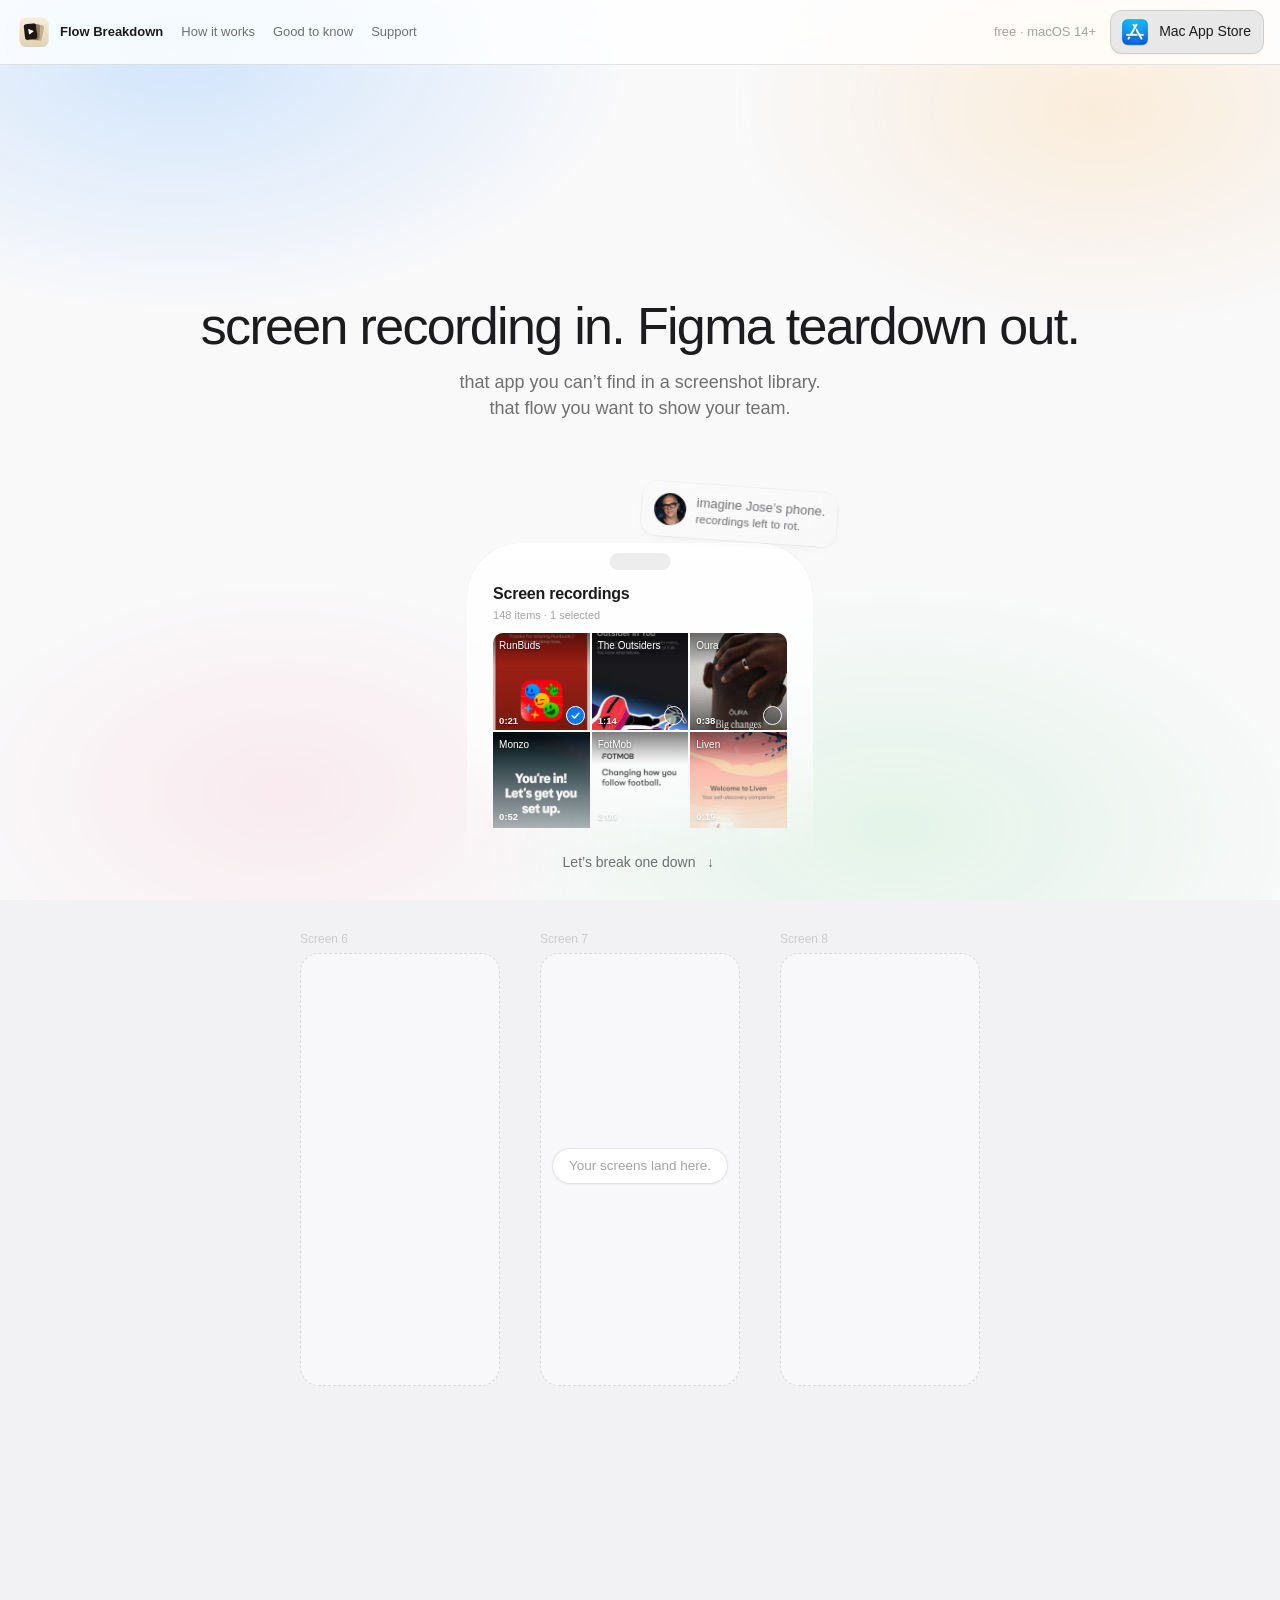
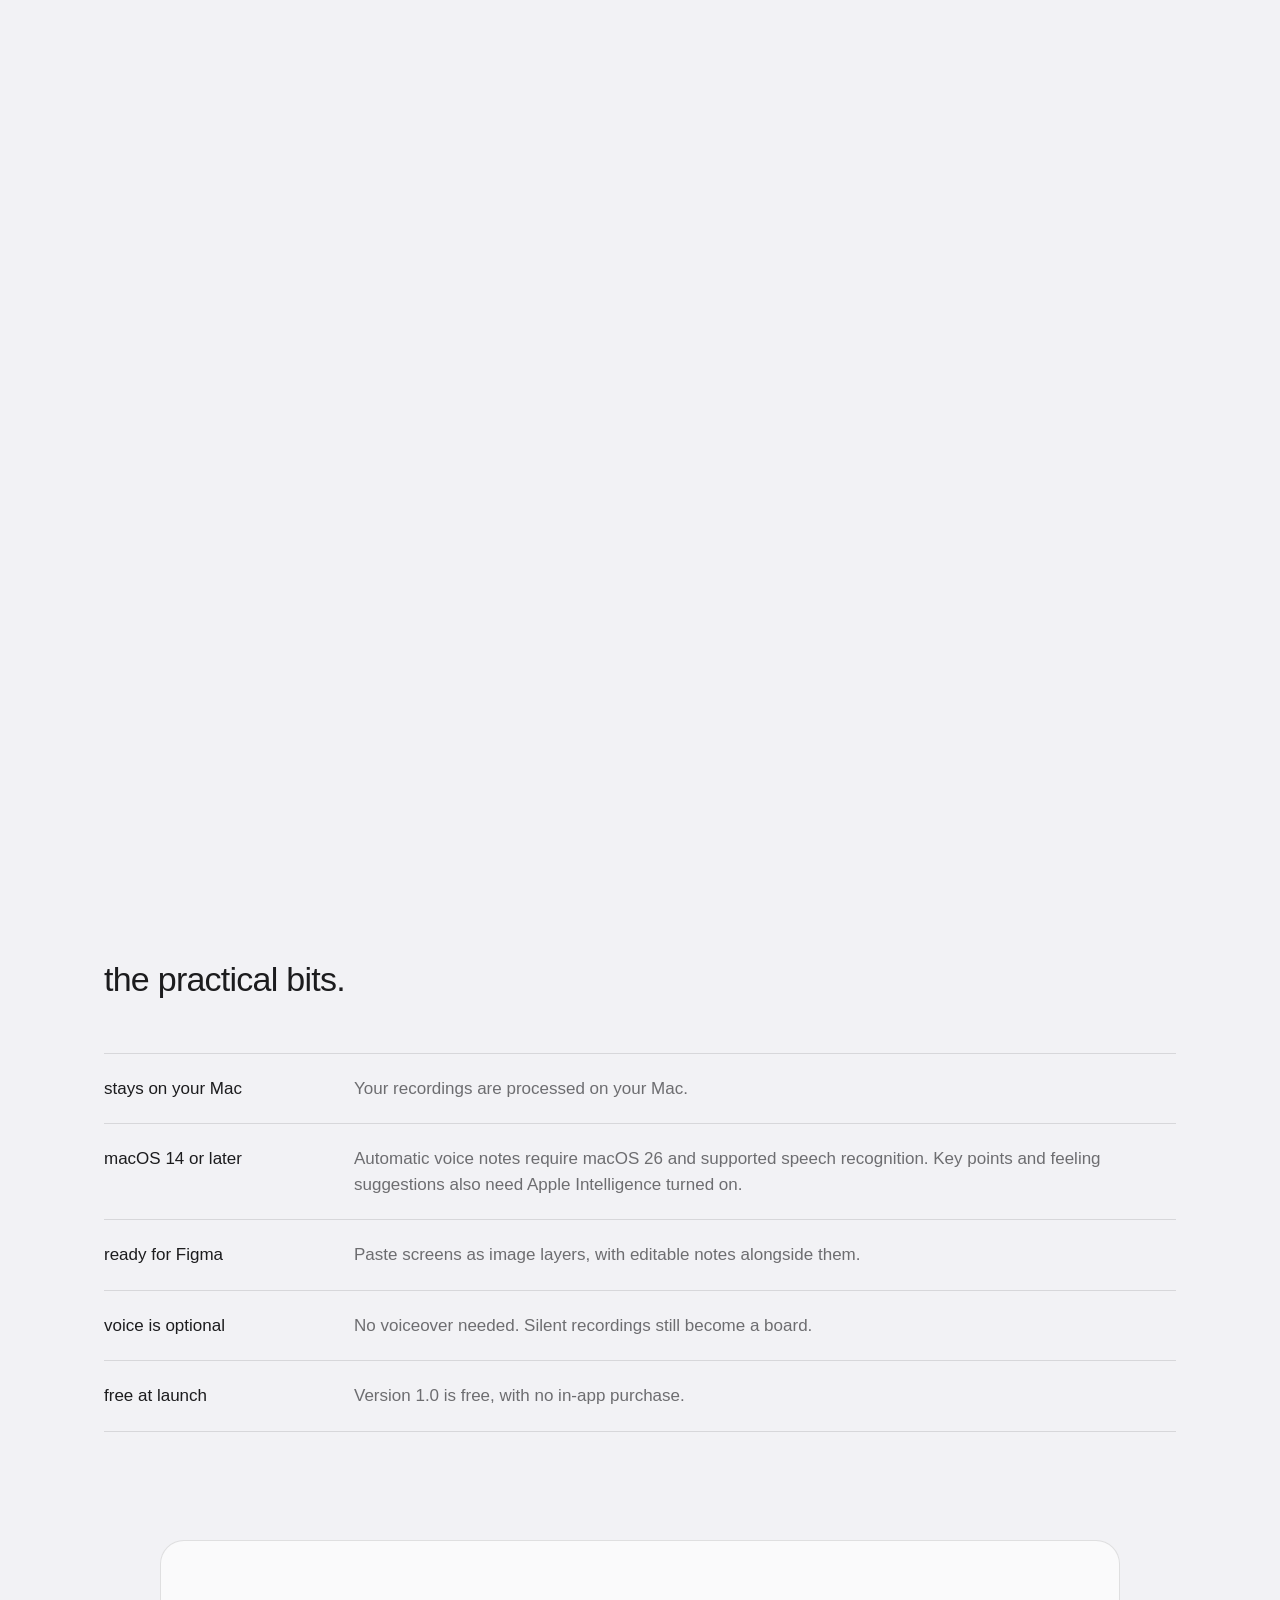
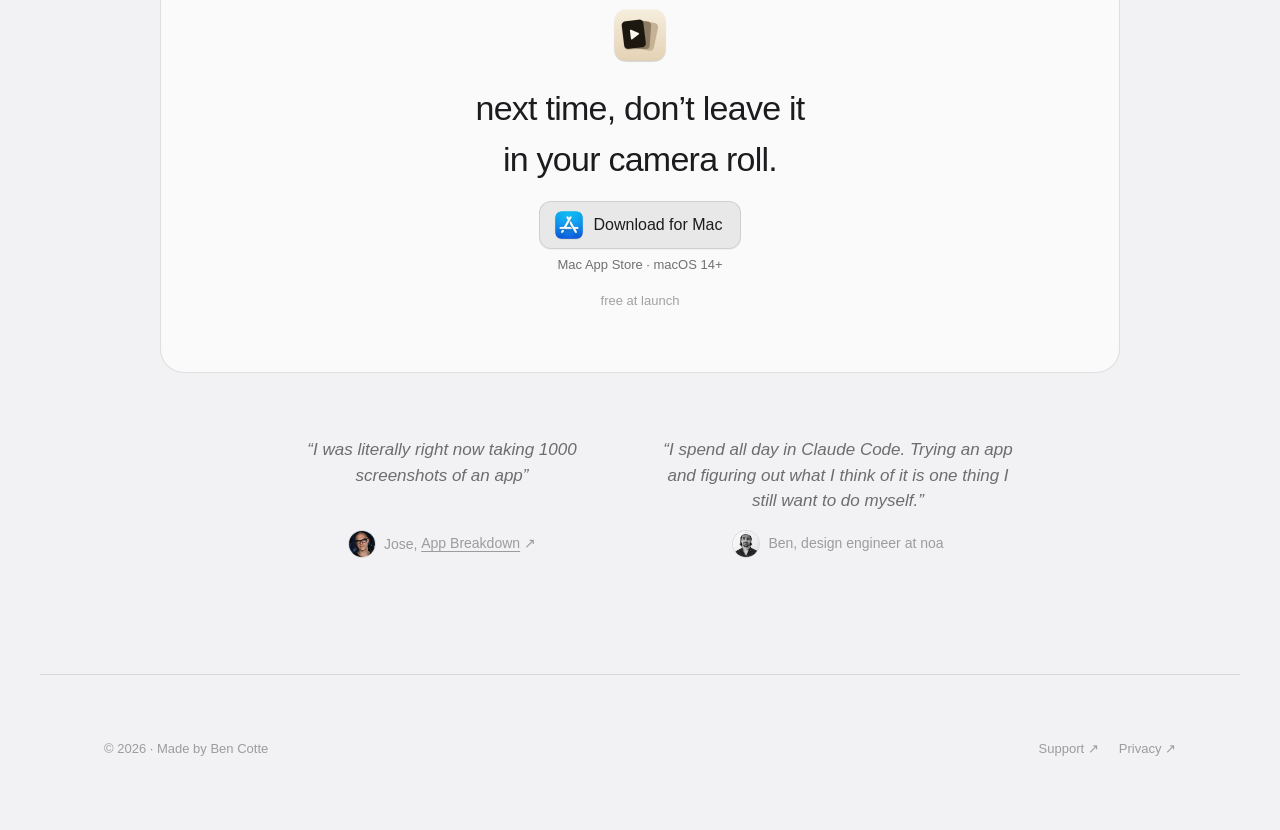
==== commit 205027bb: "Stop repainting the board on every scrolled frame render() wrote box-shadow, clip-path and z-index e" ====
--- a/v2/index.html
+++ b/v2/index.html
@@ -21,7 +21,7 @@
     <a href="https://bencodev.github.io/flow-breakdown-site/support.html">Support</a>
   </nav>
   <div class="status">
-    <span class="req">free · macOS 26+</span>
+    <span class="req">free · macOS 14+</span>
     <a class="store-button" href="https://apps.apple.com/us/app/flow-breakdown/id6813535098" data-download data-store-link aria-label="Mac App Store — download Flow Breakdown">
       <img class="store-icon" src="assets/app-store-icon.png" alt="" width="32" height="32">
       <span data-download-label>Mac App Store</span>
@@ -197,7 +197,7 @@
     <h2>the practical bits.</h2>
     <dl class="details">
       <div><dt>stays on your Mac</dt><dd>Your recordings are processed on your Mac.</dd></div>
-      <div><dt>macOS 26 or later</dt><dd>Key points and feeling suggestions need Apple Intelligence turned on.</dd></div>
+      <div><dt>macOS 14 or later</dt><dd>Automatic voice notes require macOS 26 and supported speech recognition. Key points and feeling suggestions also need Apple Intelligence turned on.</dd></div>
       <div><dt>ready for Figma</dt><dd>Paste screens as image layers, with editable notes alongside them.</dd></div>
       <div><dt>voice is optional</dt><dd>No voiceover needed. Silent recordings still become a board.</dd></div>
       <div><dt>free at launch</dt><dd>Version 1.0 is free, with no in-app purchase.</dd></div>
@@ -213,7 +213,7 @@
           <img class="store-icon" src="assets/app-store-icon.png" alt="" width="34" height="34">
           <span data-download-label>Download for Mac</span>
         </a>
-        <p class="store-note">Mac App Store · macOS 26+</p>
+        <p class="store-note">Mac App Store · macOS 14+</p>
       </div>
       <p class="fine">free at launch</p>
     </div>
@@ -257,7 +257,7 @@
     <p class="download-feedback" id="download-feedback" role="status" aria-live="polite"></p>
   </div>
 </dialog>
-<script src="download.js?v=ec5cf0ee1be8"></script>
-<script src="app.js?v=2d5b05ae2d62"></script>
+<script src="download.js?v=69bfe31e4a14"></script>
+<script src="app.js?v=e0c9d2afbc5b"></script>
 </body>
 </html>
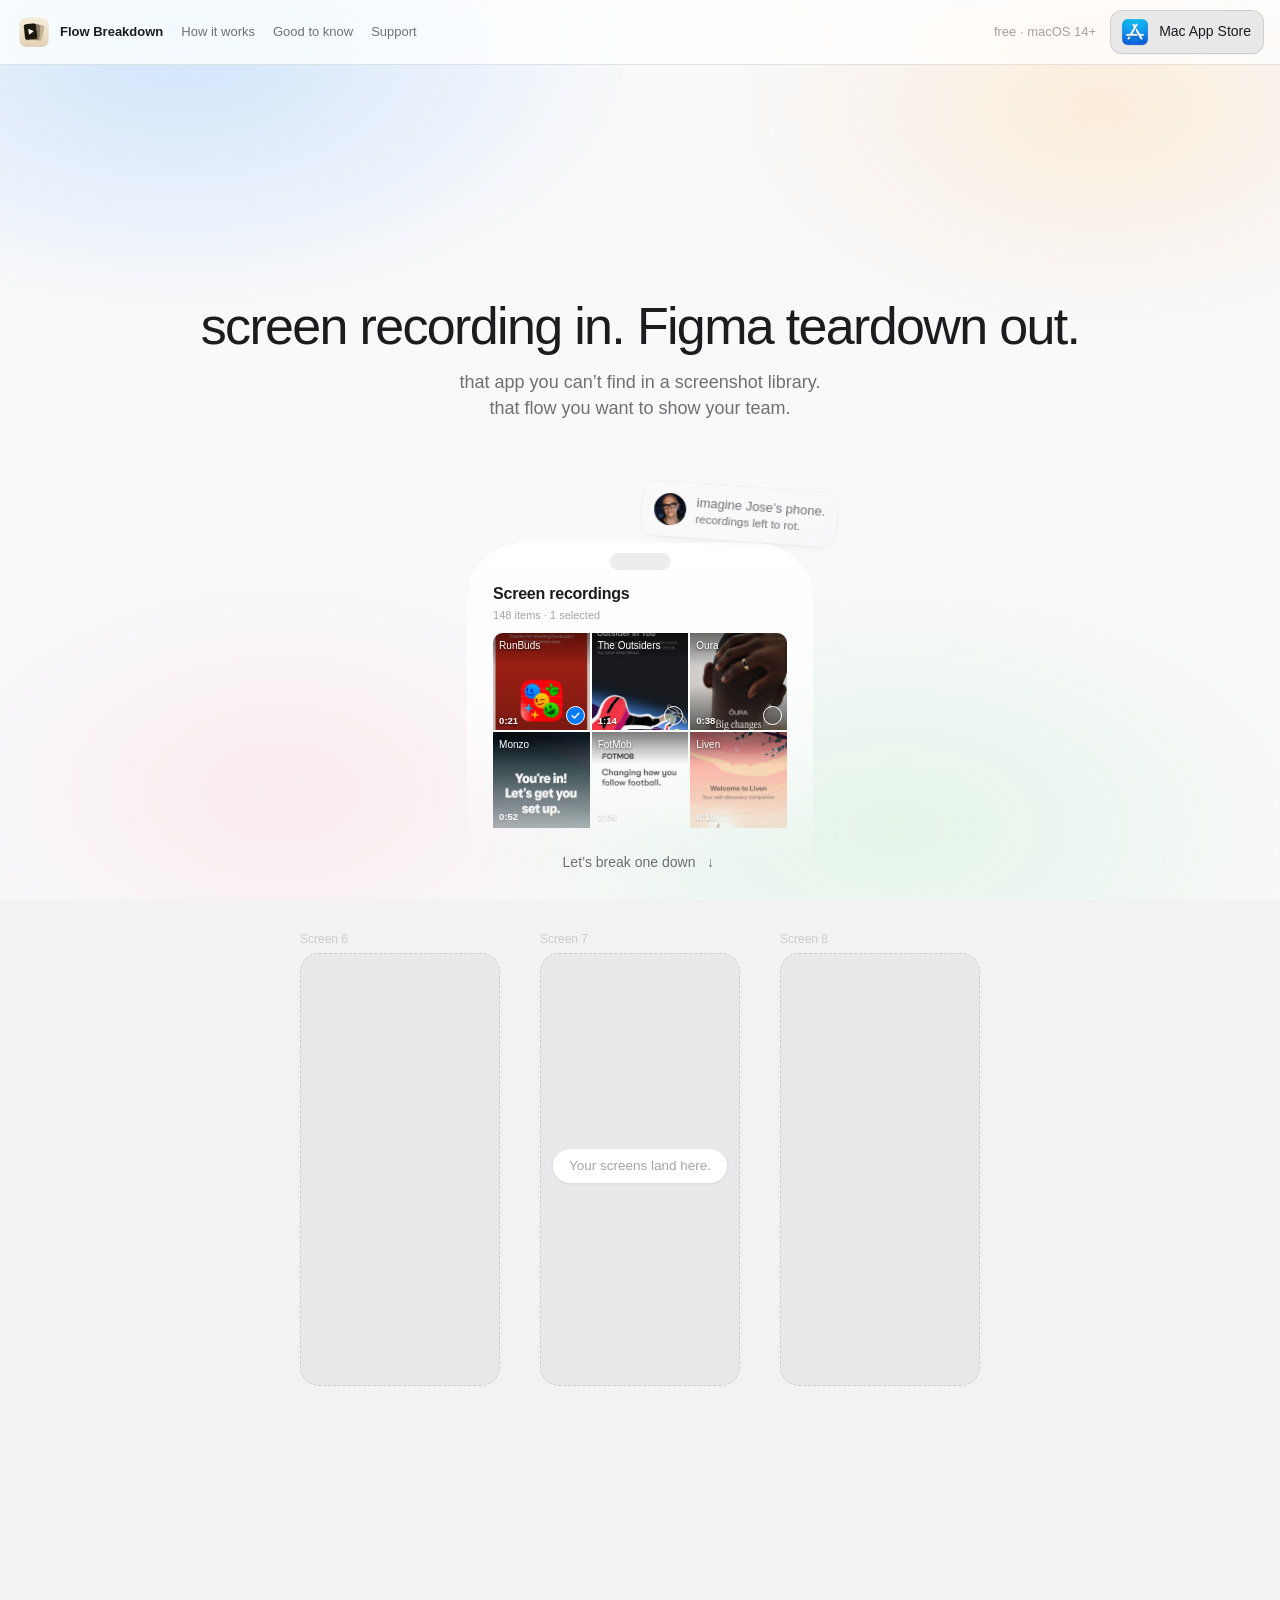
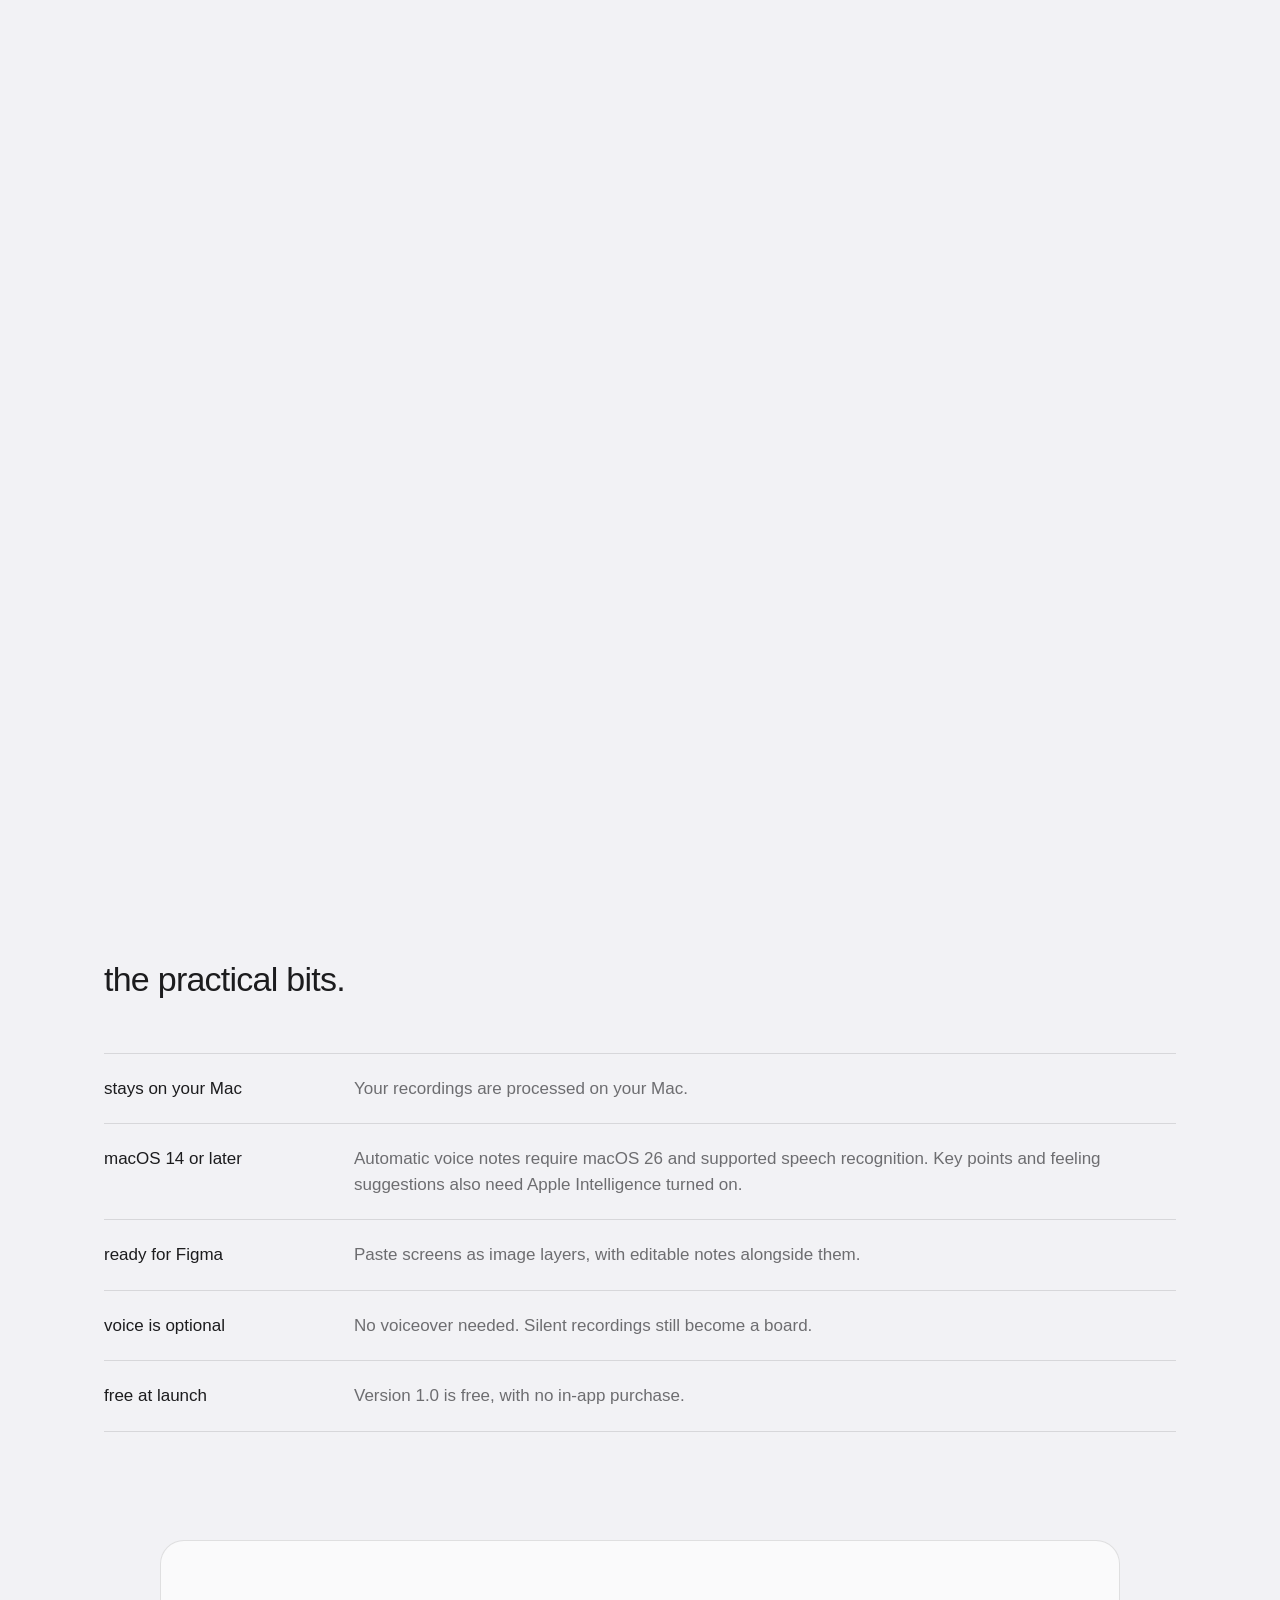
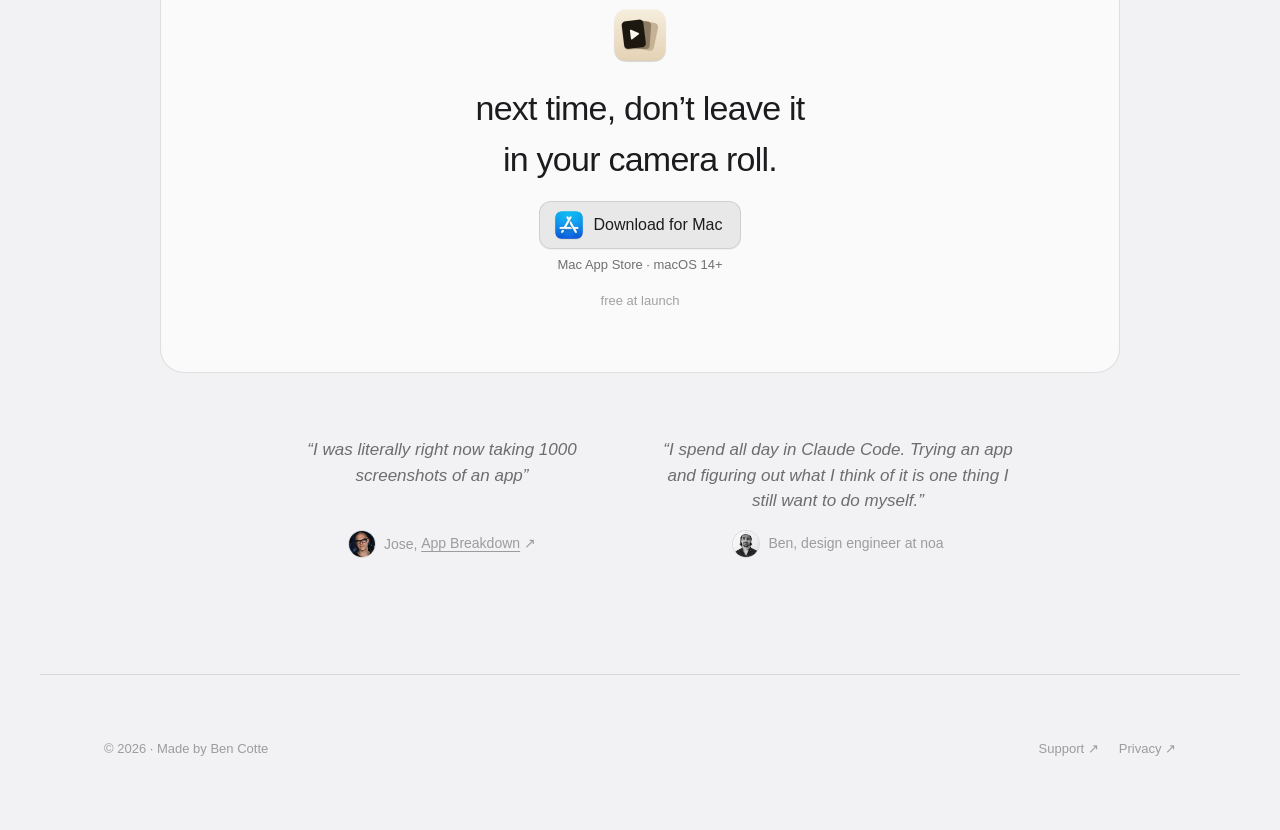
==== commit 01f75345: "Stop the board strobing while the screens fly Measured frame by frame at 60fps over a strictly monot" ====
--- a/v2/index.html
+++ b/v2/index.html
@@ -7,7 +7,7 @@
 <meta name="description" content="Turn screen recordings into screens you can study, annotate, and share with your team in Figma. Talk while recording to add transcribed notes and an emotion map. A Mac app, free at launch.">
 <meta name="theme-color" content="#F2F2F5">
 <link rel="icon" href="assets/icon.png">
-<link rel="stylesheet" href="styles.css?v=289227aaf66d">
+<link rel="stylesheet" href="styles.css?v=ad1a525554e0">
 </head>
 <body>
 
@@ -258,6 +258,6 @@
   </div>
 </dialog>
 <script src="download.js?v=69bfe31e4a14"></script>
-<script src="app.js?v=e0c9d2afbc5b"></script>
+<script src="app.js?v=734c7c90749e"></script>
 </body>
 </html>
--- a/v2/styles.css
+++ b/v2/styles.css
@@ -498,7 +498,10 @@
 .cardbox{position:relative;width:var(--card-w);height:var(--card-h)}
 .ghost{position:absolute;inset:0;border-radius:19px;
   border:1px dashed color-mix(in srgb, var(--ink) 14%, transparent);
-  background:color-mix(in srgb, var(--surface) 46%, transparent);
+  /* Was 46% WHITE: three card-sized white boxes whose opacity is driven by
+     scroll, so a single flick flashed them in and out. A faint ink tint reads
+     as an empty slot instead, and can never flash brighter than the page. */
+  background:color-mix(in srgb, var(--ink) 4%, transparent);
   opacity:0;transition:none}
 .armed .ghost{opacity:1}
 .armed .card{
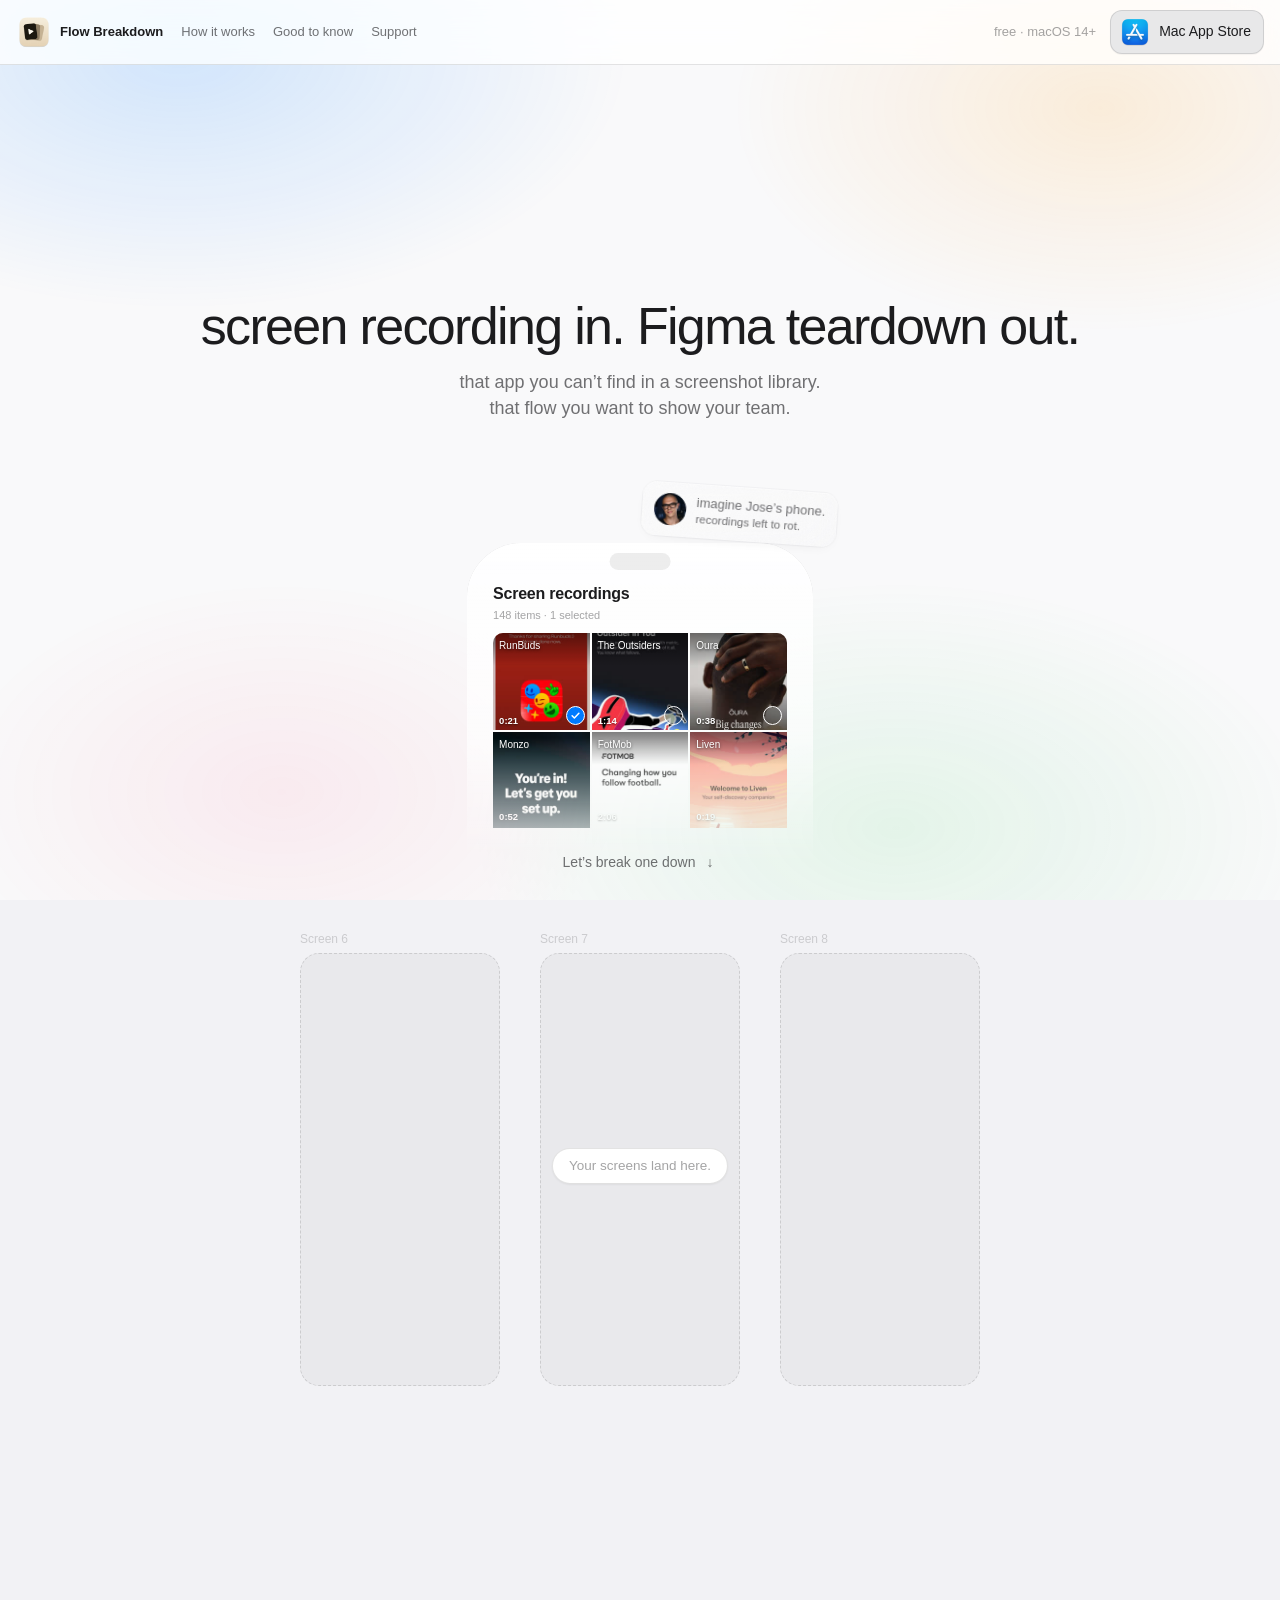
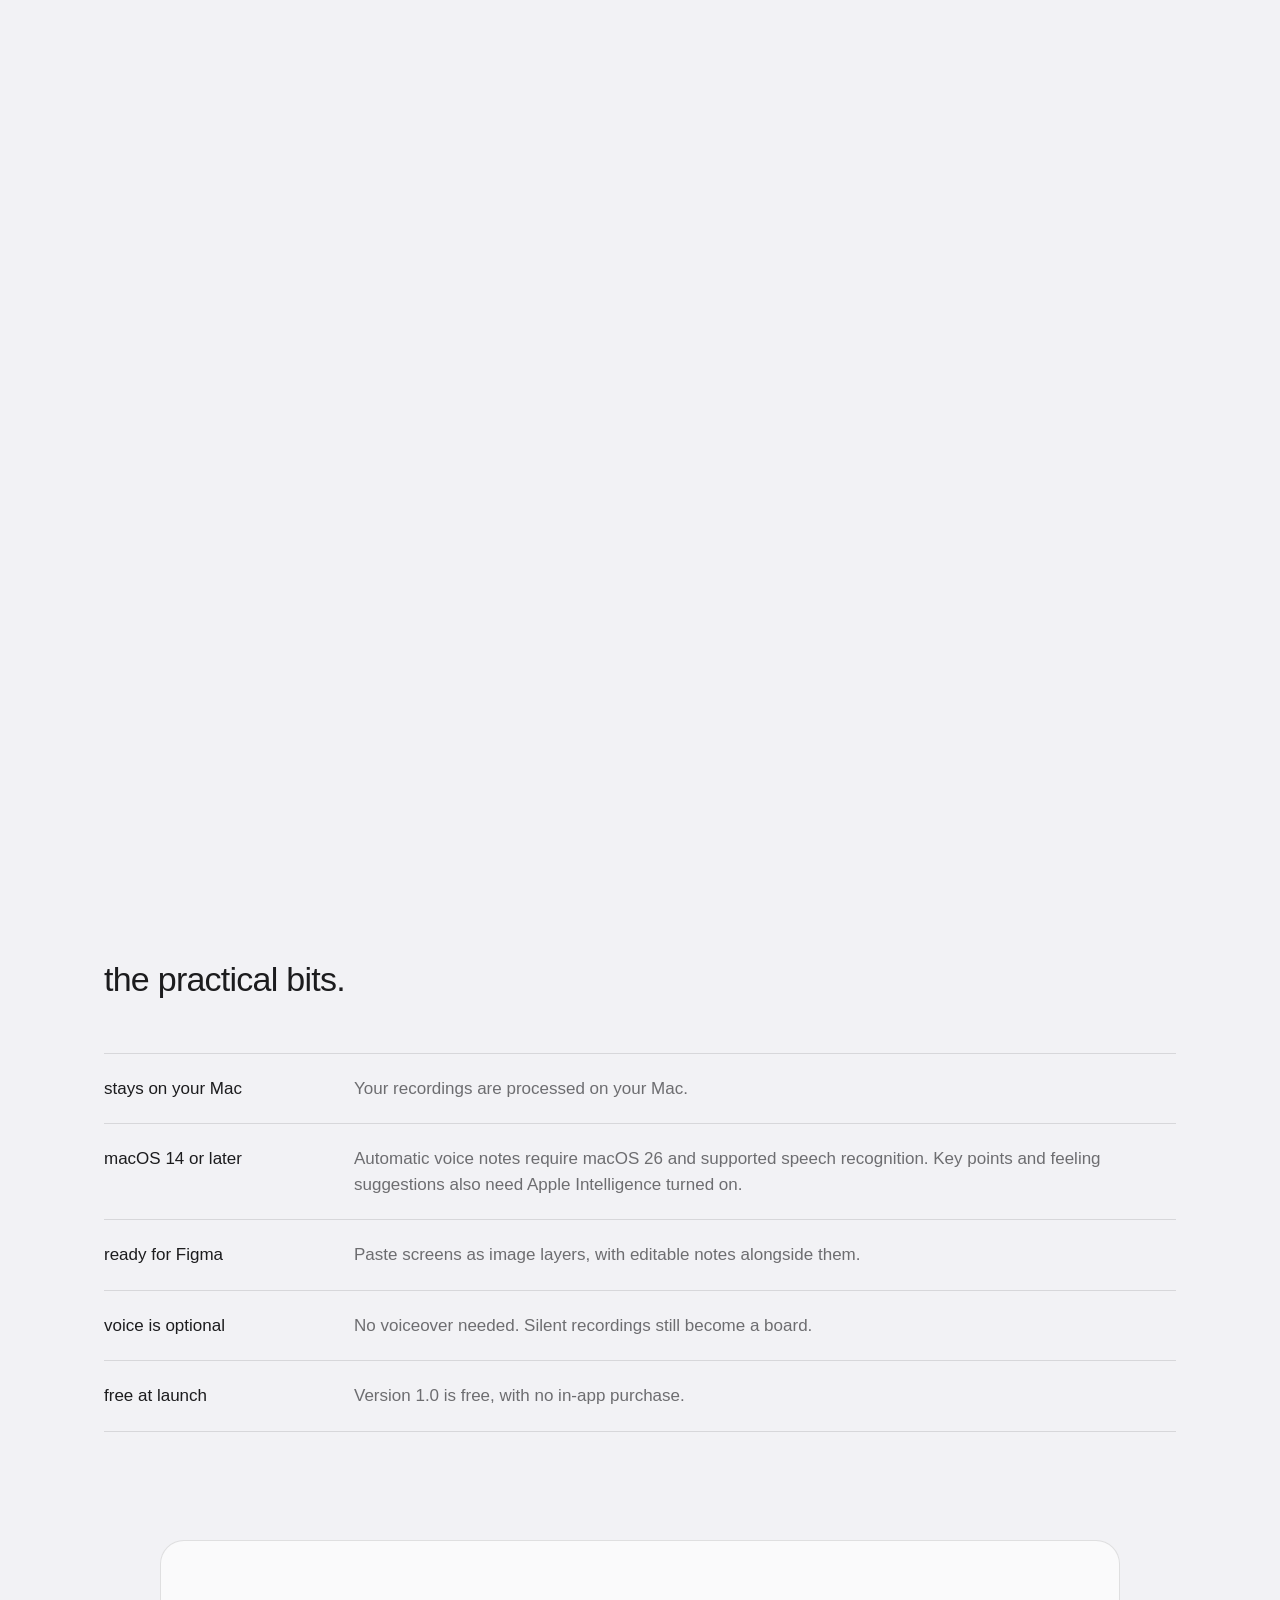
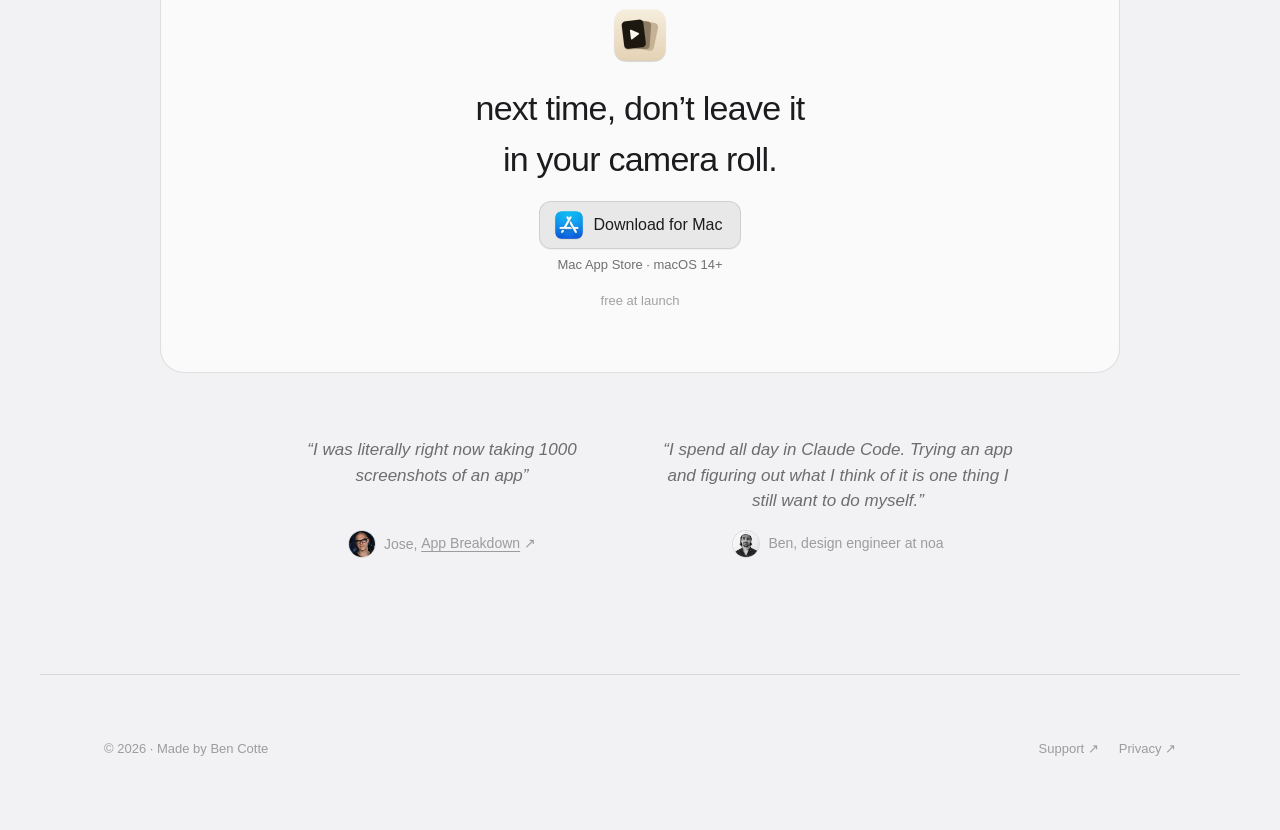
==== commit 29ae523a: "Pin the menu bar to its own layer so its frost stops flashing white The sticky bar carries a live ba" ====
--- a/v2/index.html
+++ b/v2/index.html
@@ -7,7 +7,7 @@
 <meta name="description" content="Turn screen recordings into screens you can study, annotate, and share with your team in Figma. Talk while recording to add transcribed notes and an emotion map. A Mac app, free at launch.">
 <meta name="theme-color" content="#F2F2F5">
 <link rel="icon" href="assets/icon.png">
-<link rel="stylesheet" href="styles.css?v=ad1a525554e0">
+<link rel="stylesheet" href="styles.css?v=5fa3314ccef2">
 </head>
 <body>
 
--- a/v2/styles.css
+++ b/v2/styles.css
@@ -93,6 +93,13 @@
   background:color-mix(in srgb,var(--surface) 78%,transparent);
   backdrop-filter:saturate(180%) blur(20px);
   -webkit-backdrop-filter:saturate(180%) blur(20px);
+  /* A sticky bar with a LIVE backdrop filter re-samples the content behind it
+     on every scrolled frame. The story constantly creates and destroys
+     compositing layers underneath, and when that churn makes Chrome miss a
+     sample the bar falls back to painting its own background — which is 78%
+     WHITE — for a single frame. That is the white flash across the top.
+     Pinning the bar to its own layer keeps the backdrop sample stable. */
+  transform:translateZ(0);
   border-bottom:1px solid var(--line);
   font-size:13px;
 }
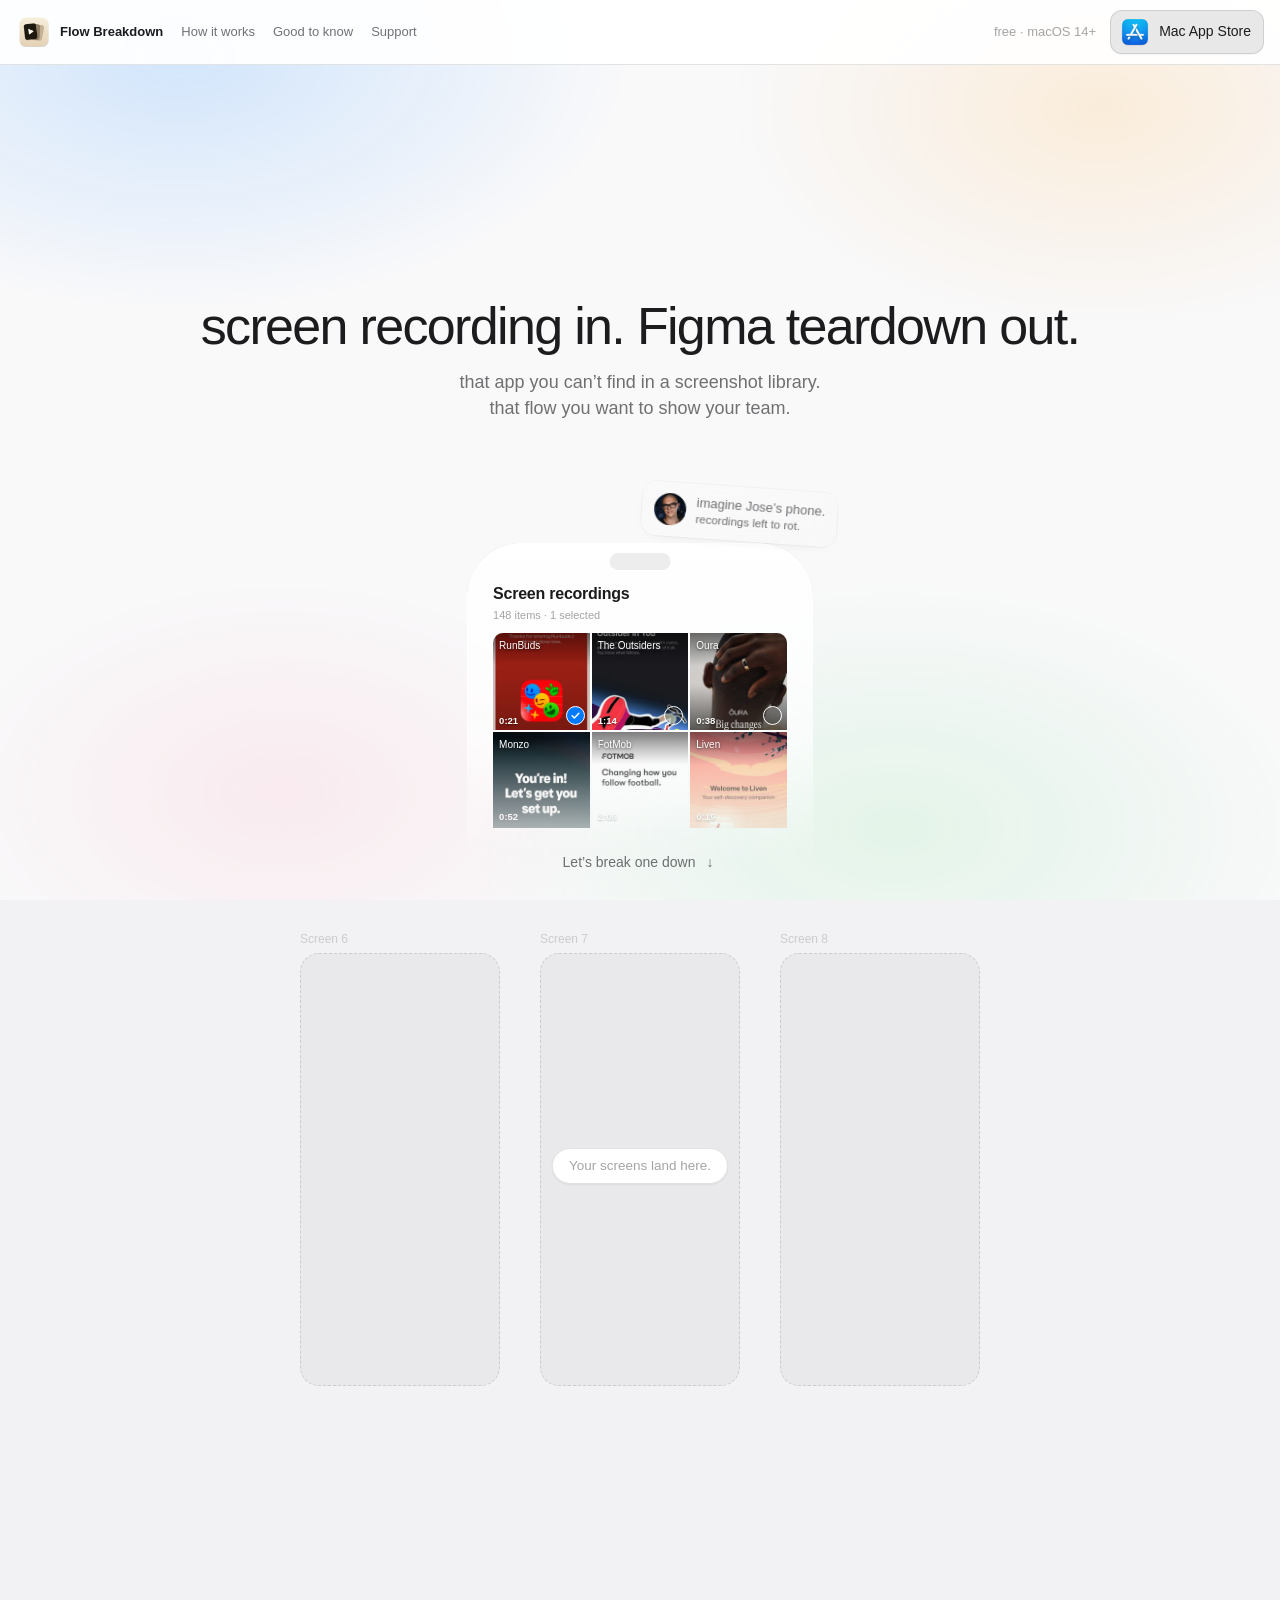
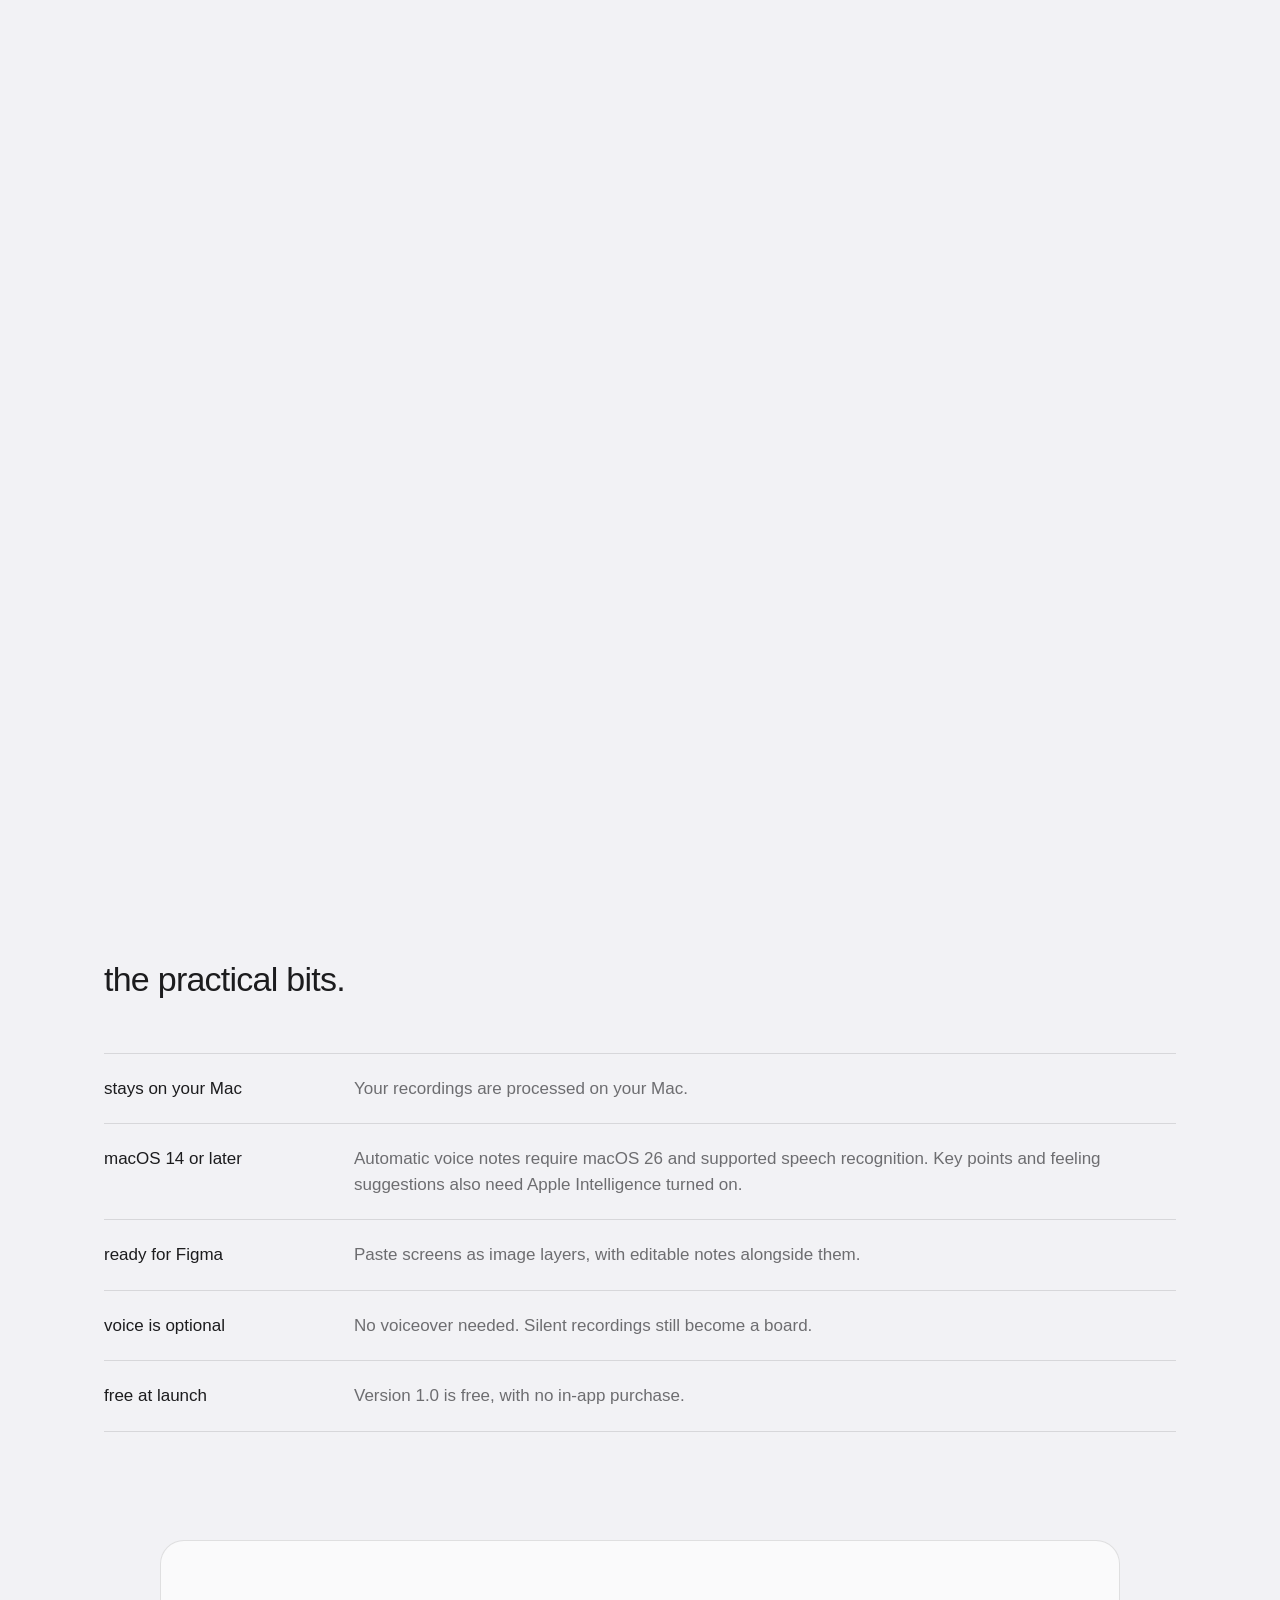
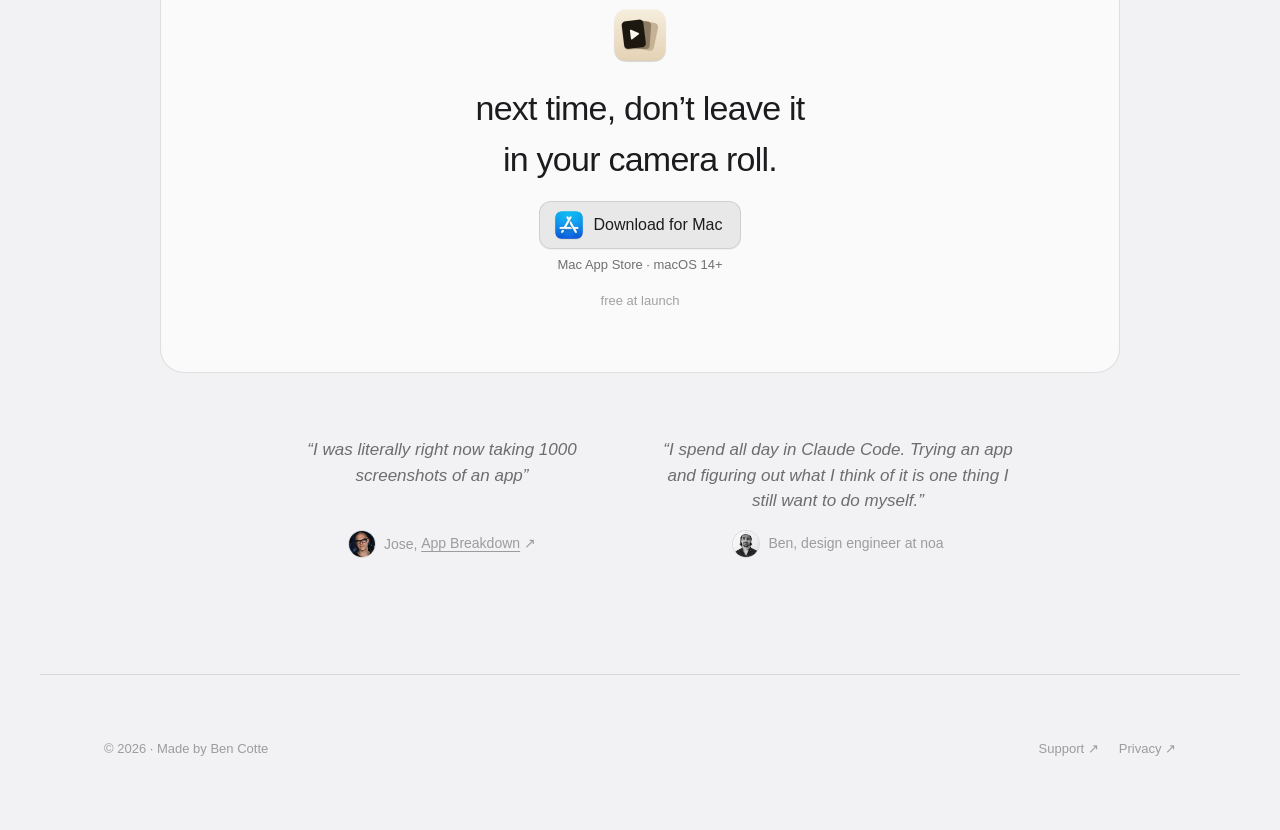
==== commit 052bd038: "Drop the menu bar's live backdrop filter — it was dropping tiles Found it frame by frame in Ben's ow" ====
--- a/v2/index.html
+++ b/v2/index.html
@@ -7,7 +7,7 @@
 <meta name="description" content="Turn screen recordings into screens you can study, annotate, and share with your team in Figma. Talk while recording to add transcribed notes and an emotion map. A Mac app, free at launch.">
 <meta name="theme-color" content="#F2F2F5">
 <link rel="icon" href="assets/icon.png">
-<link rel="stylesheet" href="styles.css?v=5fa3314ccef2">
+<link rel="stylesheet" href="styles.css?v=4951ba2f8124">
 </head>
 <body>
 
--- a/v2/styles.css
+++ b/v2/styles.css
@@ -90,15 +90,15 @@
   position:sticky;top:0;z-index:60;
   display:flex;align-items:center;justify-content:space-between;gap:16px;
   min-height:var(--header-height);padding:10px 16px;
-  background:color-mix(in srgb,var(--surface) 78%,transparent);
-  backdrop-filter:saturate(180%) blur(20px);
-  -webkit-backdrop-filter:saturate(180%) blur(20px);
-  /* A sticky bar with a LIVE backdrop filter re-samples the content behind it
-     on every scrolled frame. The story constantly creates and destroys
-     compositing layers underneath, and when that churn makes Chrome miss a
-     sample the bar falls back to painting its own background — which is 78%
-     WHITE — for a single frame. That is the white flash across the top.
-     Pinning the bar to its own layer keeps the backdrop sample stable. */
+  /* NO backdrop-filter here, deliberately. A live backdrop filter forces this
+     sticky bar to re-rasterise every scrolled frame; captured frame-by-frame,
+     a right-hand TILE of the bar repeatedly failed to raster in time and was
+     presented empty — the status text and the store button vanished and the
+     pale page showed through for one frame. That is the white flash. Layer
+     promotion does not help: the dropout is per-tile inside the layer, not the
+     layer itself. A static background has nothing to re-sample and cannot drop
+     a tile. Raised to 92% so the bar still reads as a surface without the blur. */
+  background:color-mix(in srgb,var(--surface) 92%,transparent);
   transform:translateZ(0);
   border-bottom:1px solid var(--line);
   font-size:13px;
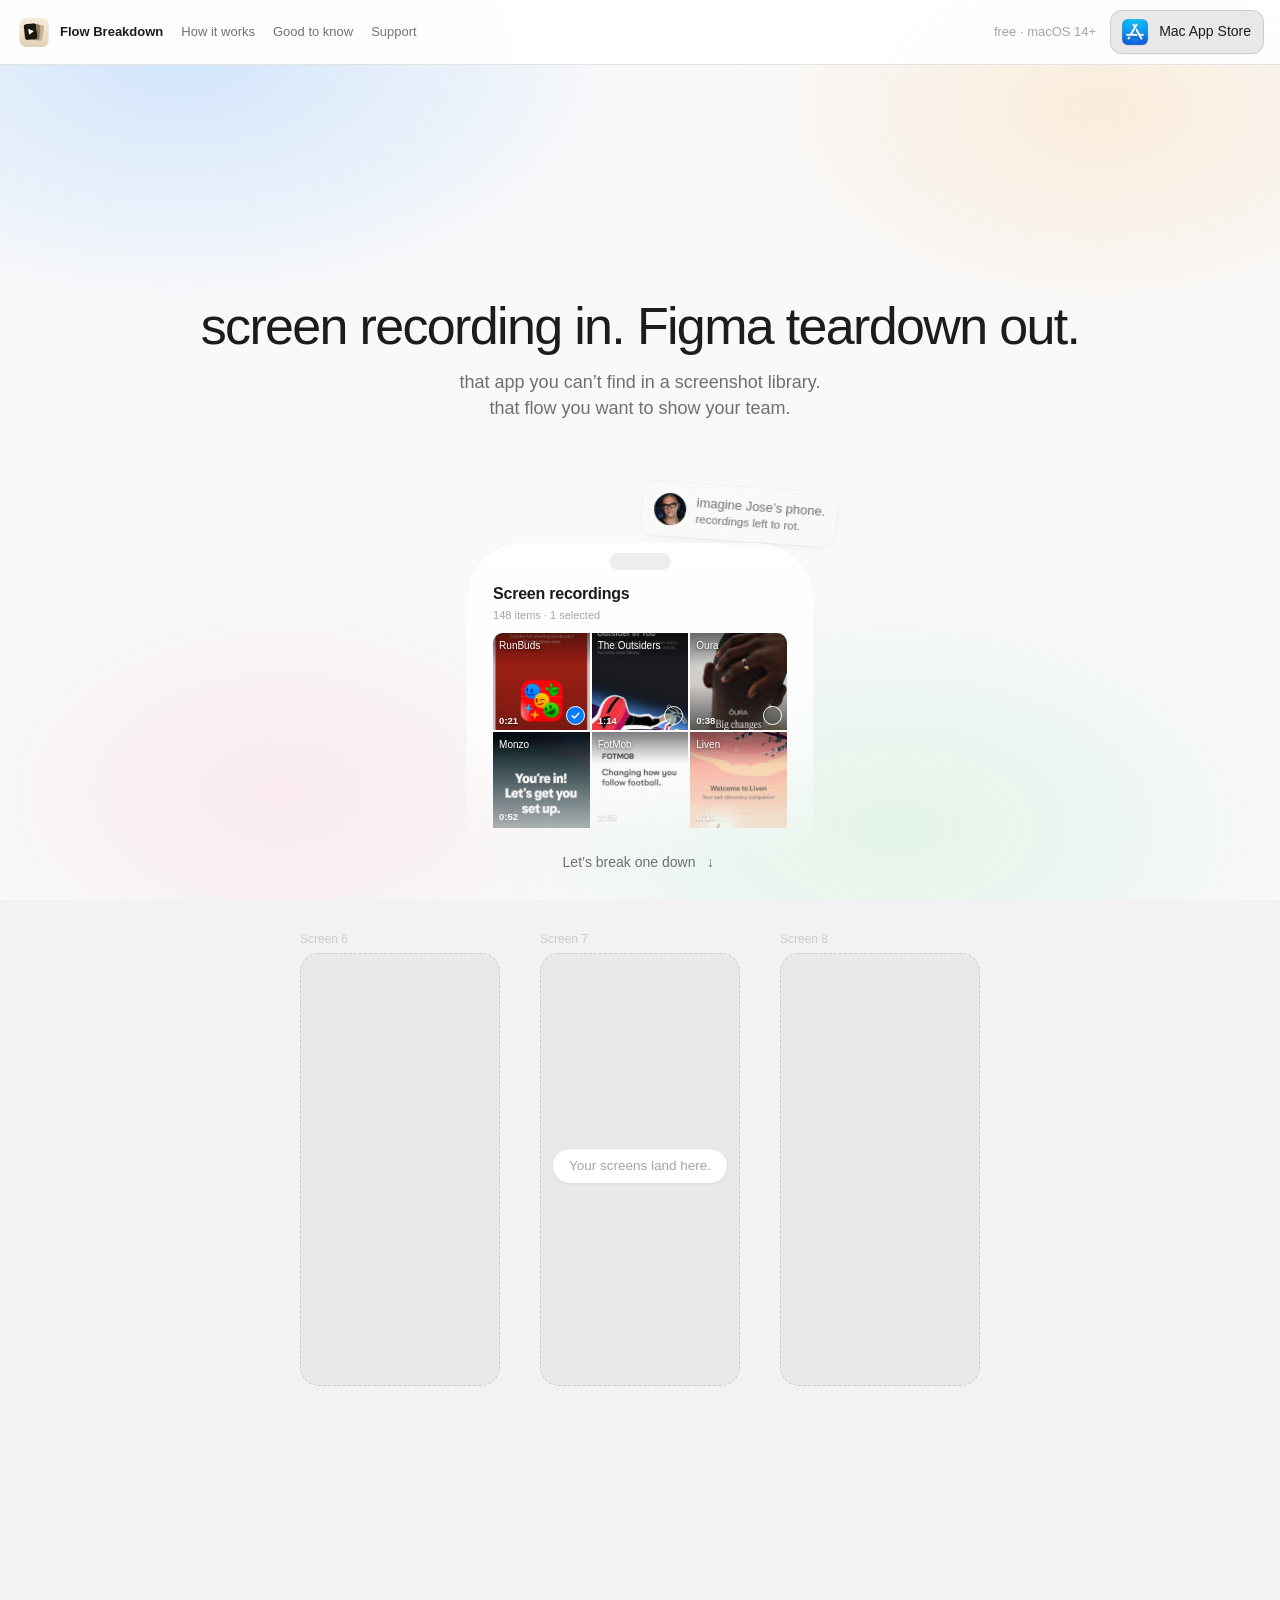
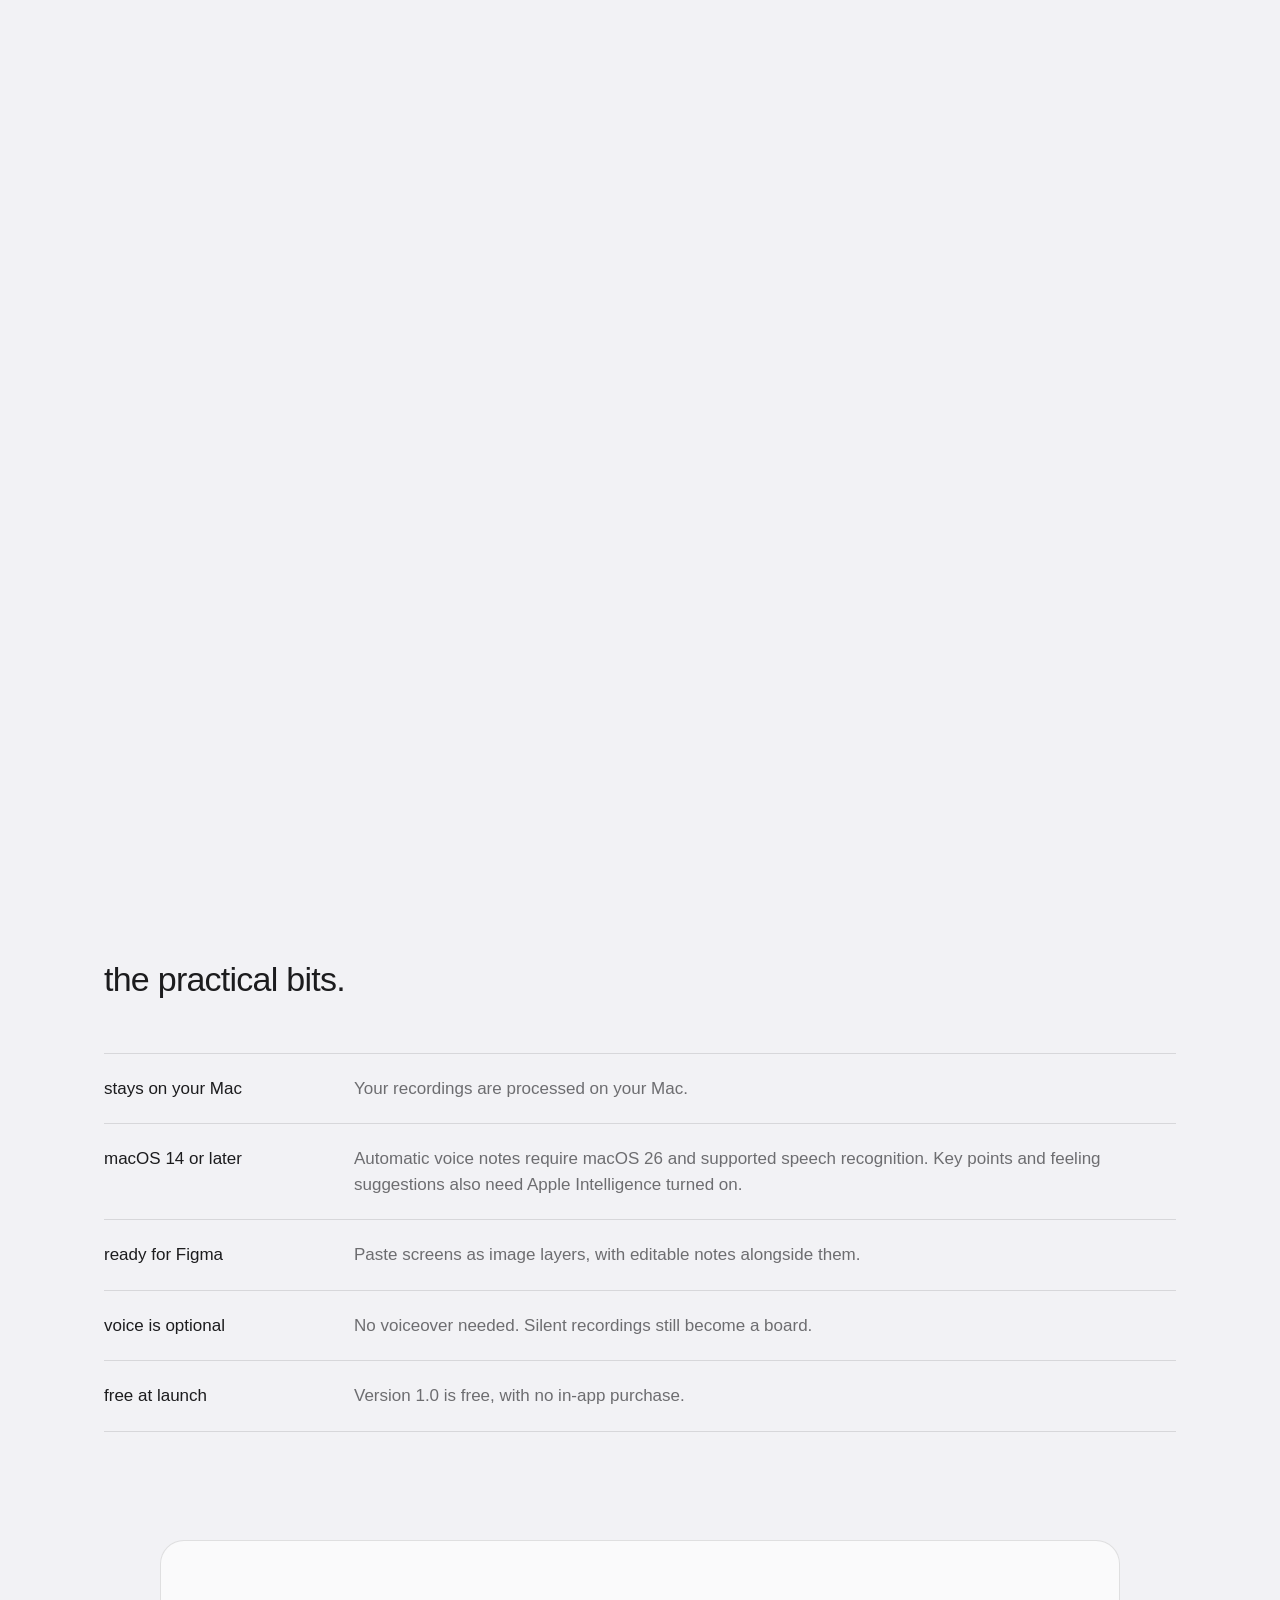
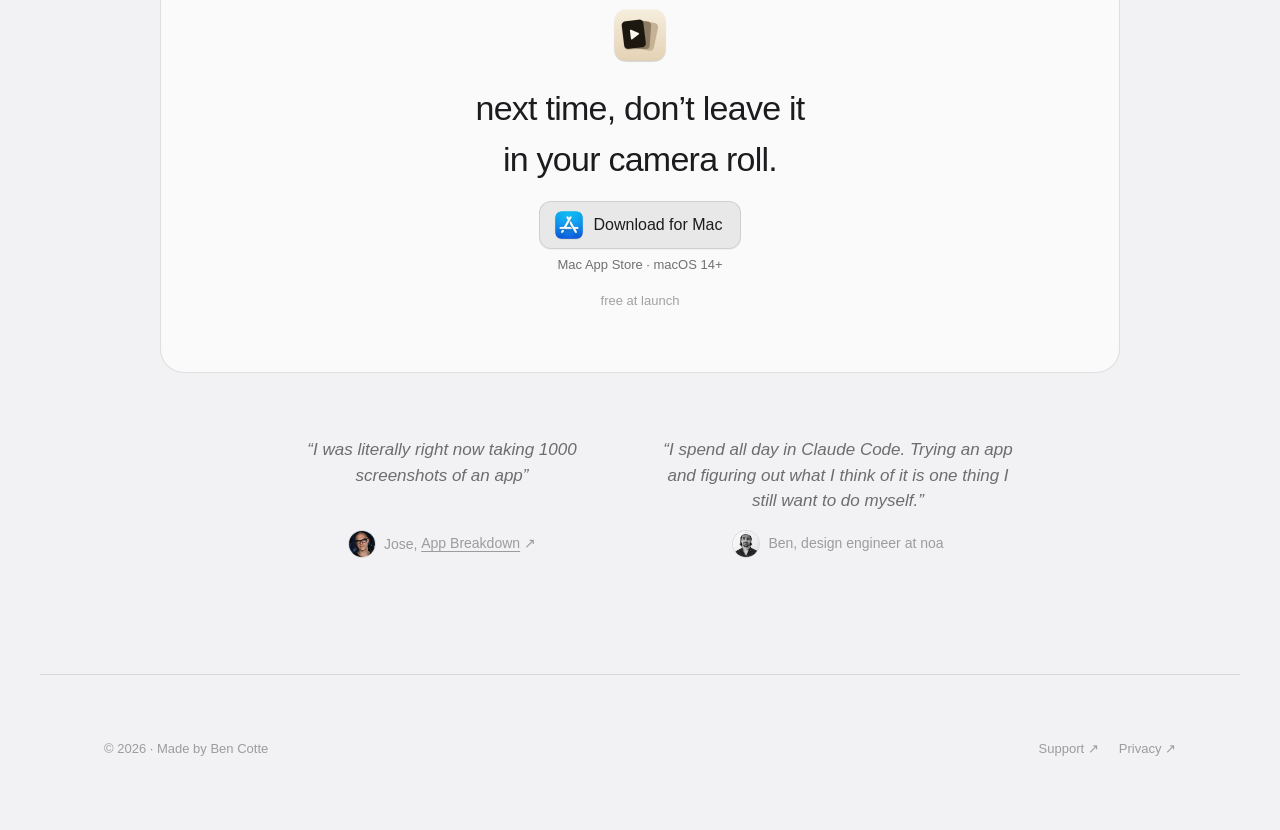
==== commit 8f441145: "Point Support and Privacy at flowbreakdown.com All three still linked to bencodev.github.io/flow-bre" ====
--- a/v2/index.html
+++ b/v2/index.html
@@ -7,22 +7,24 @@
 <meta name="description" content="Turn screen recordings into screens you can study, annotate, and share with your team in Figma. Talk while recording to add transcribed notes and an emotion map. A Mac app, free at launch.">
 <meta name="theme-color" content="#F2F2F5">
 <link rel="icon" href="assets/icon.png">
-<link rel="stylesheet" href="styles.css?v=4951ba2f8124">
+<link rel="stylesheet" href="styles.css?v=29a624ba8ccc">
 </head>
 <body>
 
 <!-- The site nav as a Mac menu bar: honest, because it is a Mac app. -->
 <header class="menubar">
   <nav class="menus">
-    <img class="mark" src="assets/icon.png" alt="" width="36" height="36">
-    <span class="app">Flow Breakdown</span>
+    <a class="home" href="#top" aria-label="Flow Breakdown — back to top">
+      <img class="mark" src="assets/icon.png" alt="" width="36" height="36">
+      <span class="app">Flow Breakdown</span>
+    </a>
     <a href="#zone">How it works</a>
     <a href="#get">Good to know</a>
-    <a href="https://bencodev.github.io/flow-breakdown-site/support.html">Support</a>
+    <a href="https://flowbreakdown.com/support.html">Support</a>
   </nav>
   <div class="status">
     <span class="req">free · macOS 14+</span>
-    <a class="store-button" href="https://apps.apple.com/us/app/flow-breakdown/id6813535098" data-download data-store-link aria-label="Mac App Store — download Flow Breakdown">
+    <a class="store-button" href="https://apps.apple.com/us/app/flow-breakdown/id6813535098" target="_blank" rel="noopener" data-download data-store-link aria-label="Mac App Store — download Flow Breakdown">
       <img class="store-icon" src="assets/app-store-icon.png" alt="" width="32" height="32">
       <span data-download-label>Mac App Store</span>
     </a>
@@ -178,7 +180,7 @@
             <p class="copy-confirmation" id="copy-confirmation" role="status"></p>
             <h2 id="your-turn" tabindex="-1">now your turn.</h2>
             <p class="your-recording">try it with your own recording.</p>
-            <a class="store-button download-cta" href="https://apps.apple.com/us/app/flow-breakdown/id6813535098" data-download aria-label="Download for Mac — get Flow Breakdown on the Mac App Store">
+            <a class="store-button download-cta" href="https://apps.apple.com/us/app/flow-breakdown/id6813535098" target="_blank" rel="noopener" data-download aria-label="Download for Mac — get Flow Breakdown on the Mac App Store">
               <img class="store-icon" src="assets/app-store-icon.png" alt="" width="30" height="30">
               <span data-download-label>Download for Mac</span>
             </a>
@@ -209,7 +211,7 @@
       <img src="assets/icon.png" alt="" width="64" height="64">
       <h2>next time, don’t leave it<br>in your camera roll.</h2>
       <div class="store-download">
-        <a class="store-button download-cta" href="https://apps.apple.com/us/app/flow-breakdown/id6813535098" data-download aria-label="Download for Mac — get Flow Breakdown on the Mac App Store">
+        <a class="store-button download-cta" href="https://apps.apple.com/us/app/flow-breakdown/id6813535098" target="_blank" rel="noopener" data-download aria-label="Download for Mac — get Flow Breakdown on the Mac App Store">
           <img class="store-icon" src="assets/app-store-icon.png" alt="" width="34" height="34">
           <span data-download-label>Download for Mac</span>
         </a>
@@ -234,8 +236,8 @@
 <footer>
   <span>© 2026 · Made by Ben Cotte</span>
   <nav>
-    <a href="https://bencodev.github.io/flow-breakdown-site/support.html">Support ↗</a>
-    <a href="https://bencodev.github.io/flow-breakdown-site/privacy.html">Privacy ↗</a>
+    <a href="https://flowbreakdown.com/support.html">Support ↗</a>
+    <a href="https://flowbreakdown.com/privacy.html">Privacy ↗</a>
   </nav>
 </footer>
 
--- a/v2/styles.css
+++ b/v2/styles.css
@@ -104,6 +104,13 @@
   font-size:13px;
 }
 .menus{display:flex;align-items:center;gap:18px;min-width:0}
+/* The mark and the wordmark are the way back to the top — the convention every
+   site has, and it reads as the app's menu title, which is the bar's whole idea.
+   href="#top" with no matching element is the spec's "scroll to the beginning of
+   the document", so this works with JS off; `scroll-behavior` is already reset to
+   auto under prefers-reduced-motion, so it does not animate for those who opted out. */
+.menus .home{display:inline-flex;align-items:center;gap:18px;
+  color:inherit;text-decoration:none;border-radius:8px}
 .menus .mark{width:36px;height:36px;max-width:none;object-fit:contain;flex:none;margin-right:-10px}
 .menus .app{font-weight:600;white-space:nowrap}
 .menus a{color:var(--ink-2);text-decoration:none}
